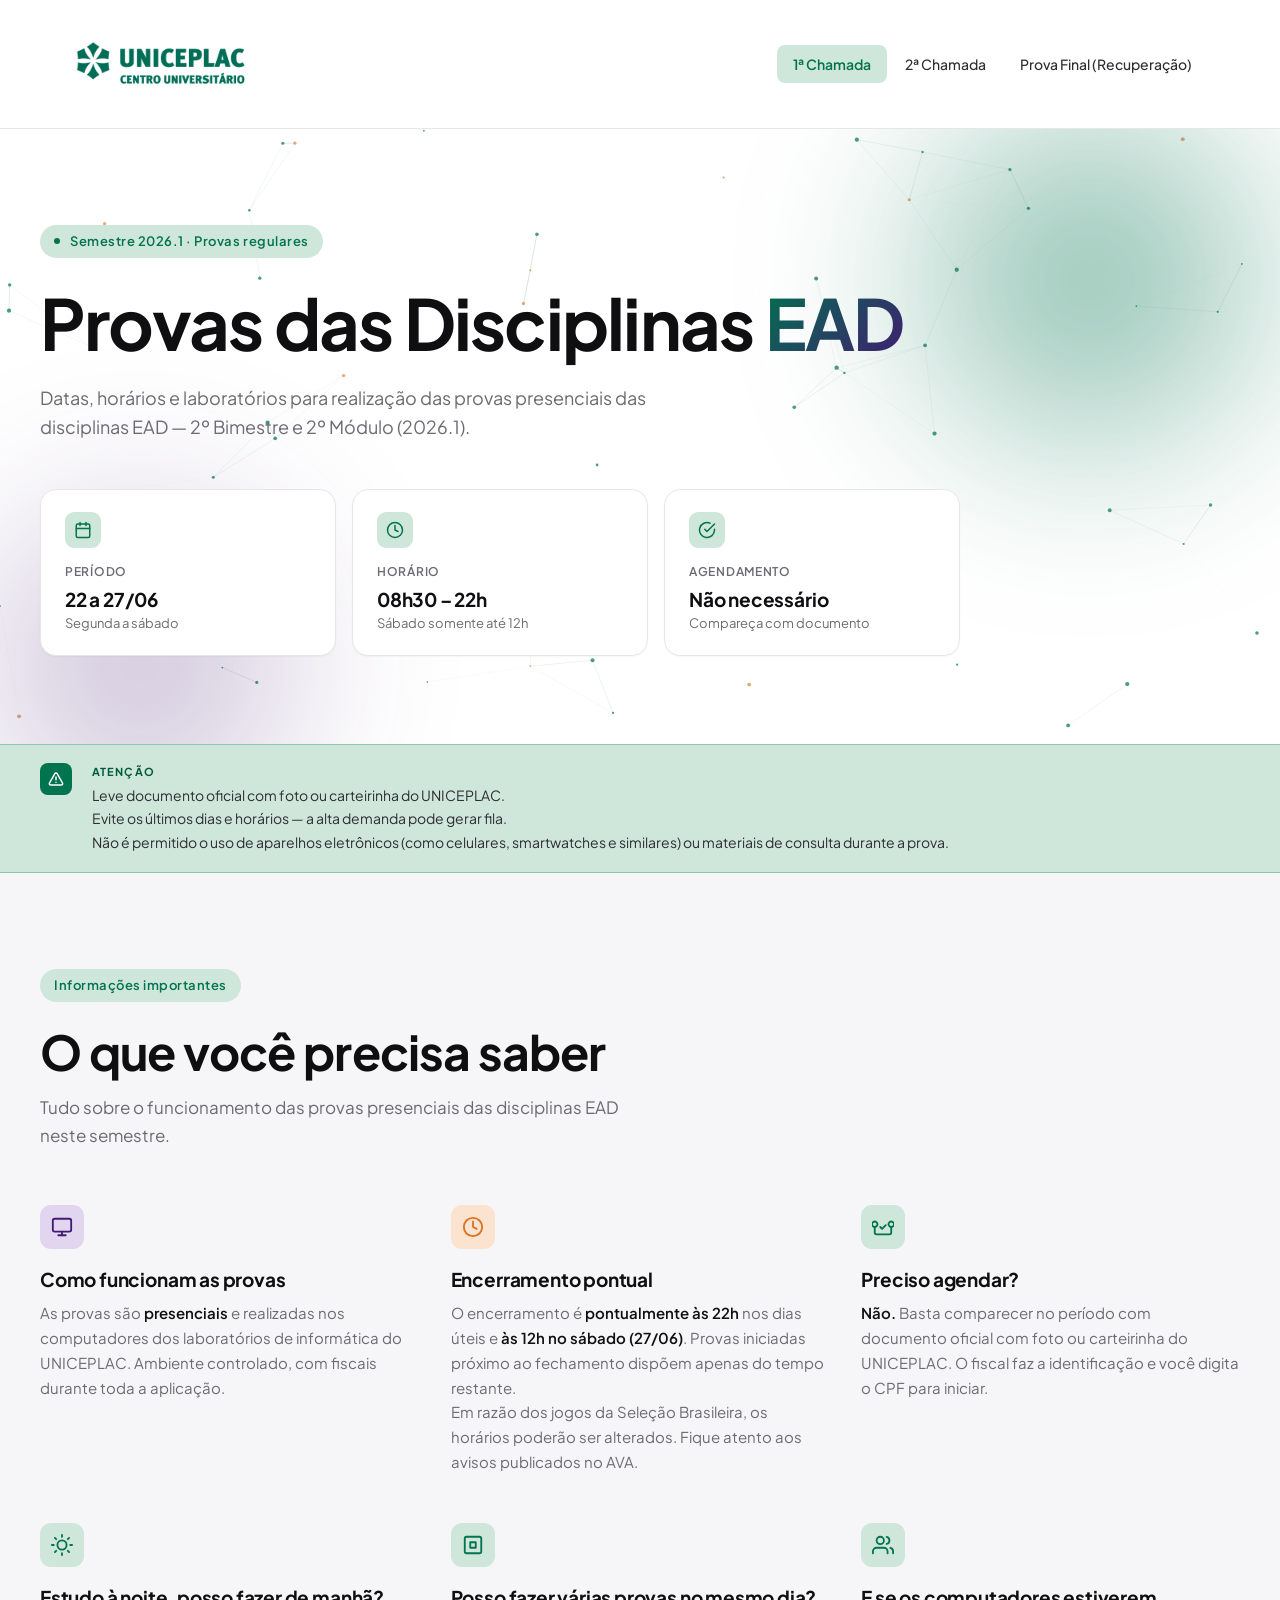
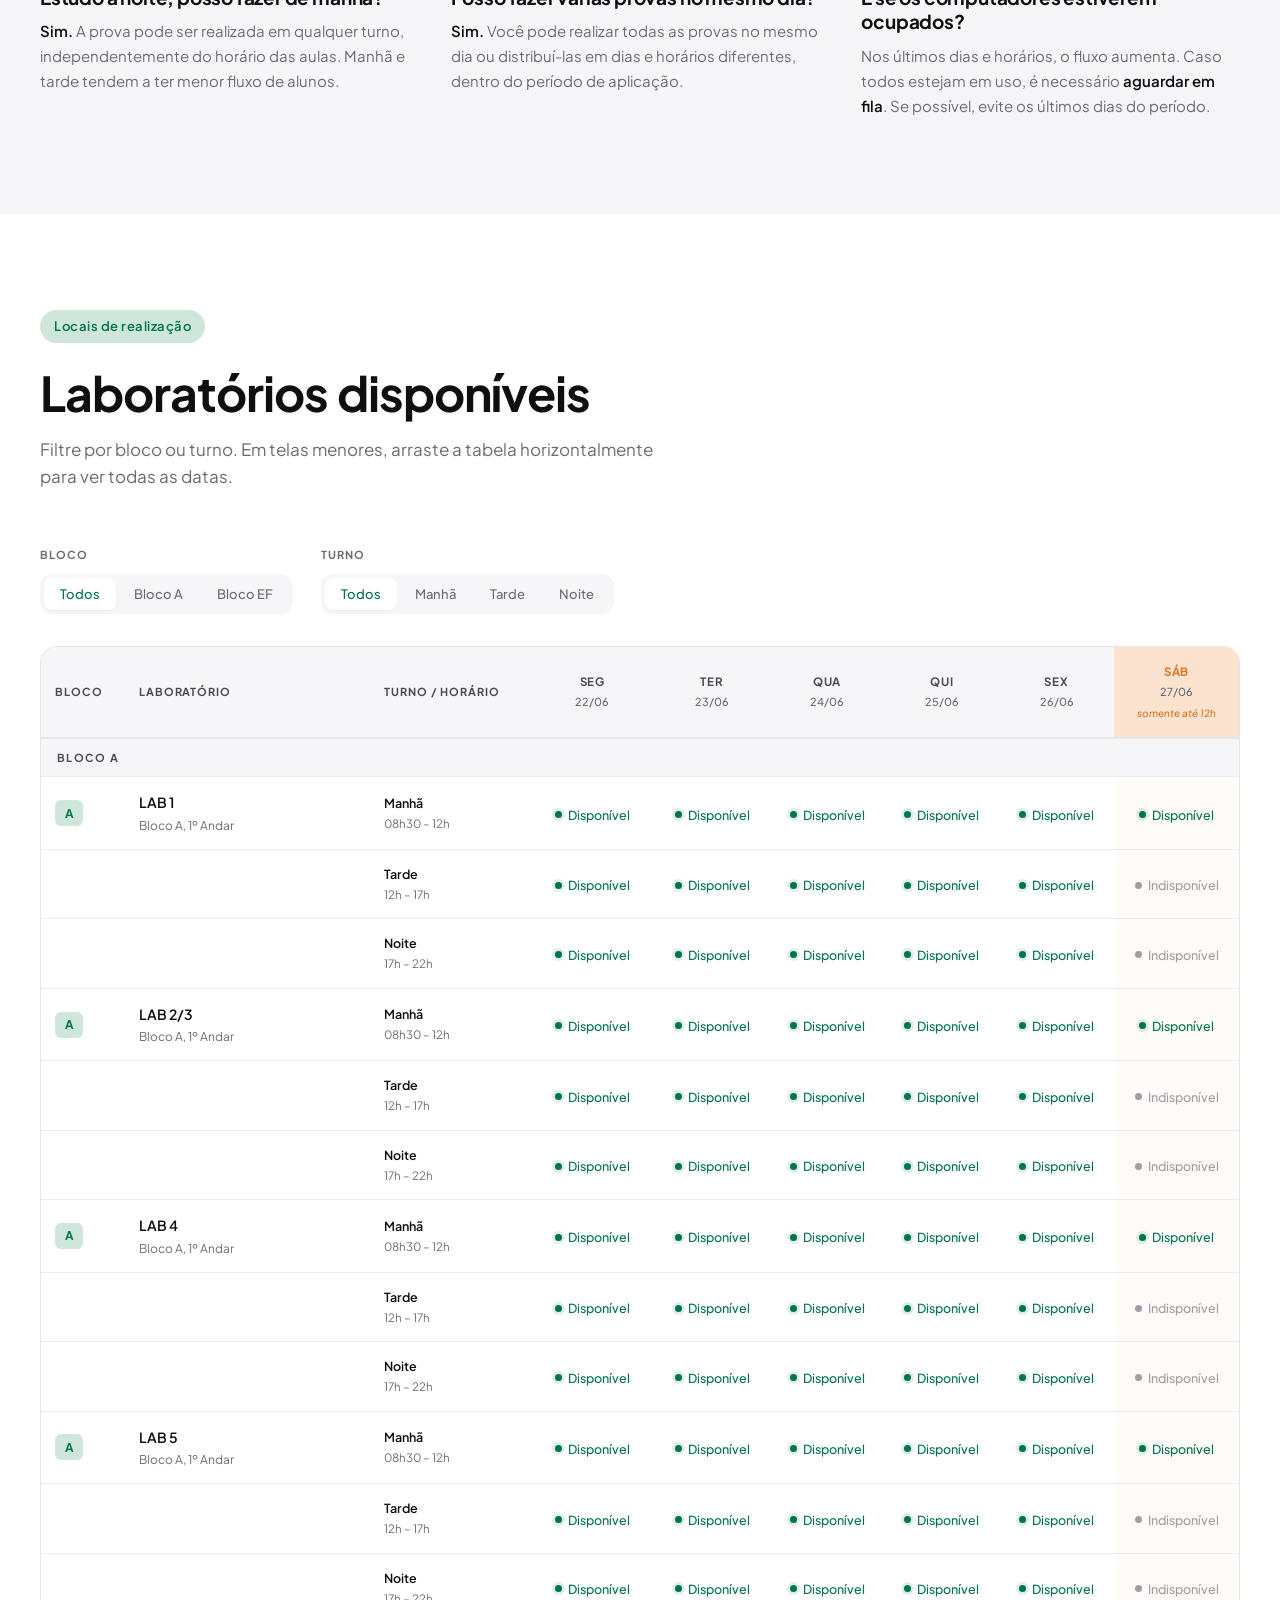
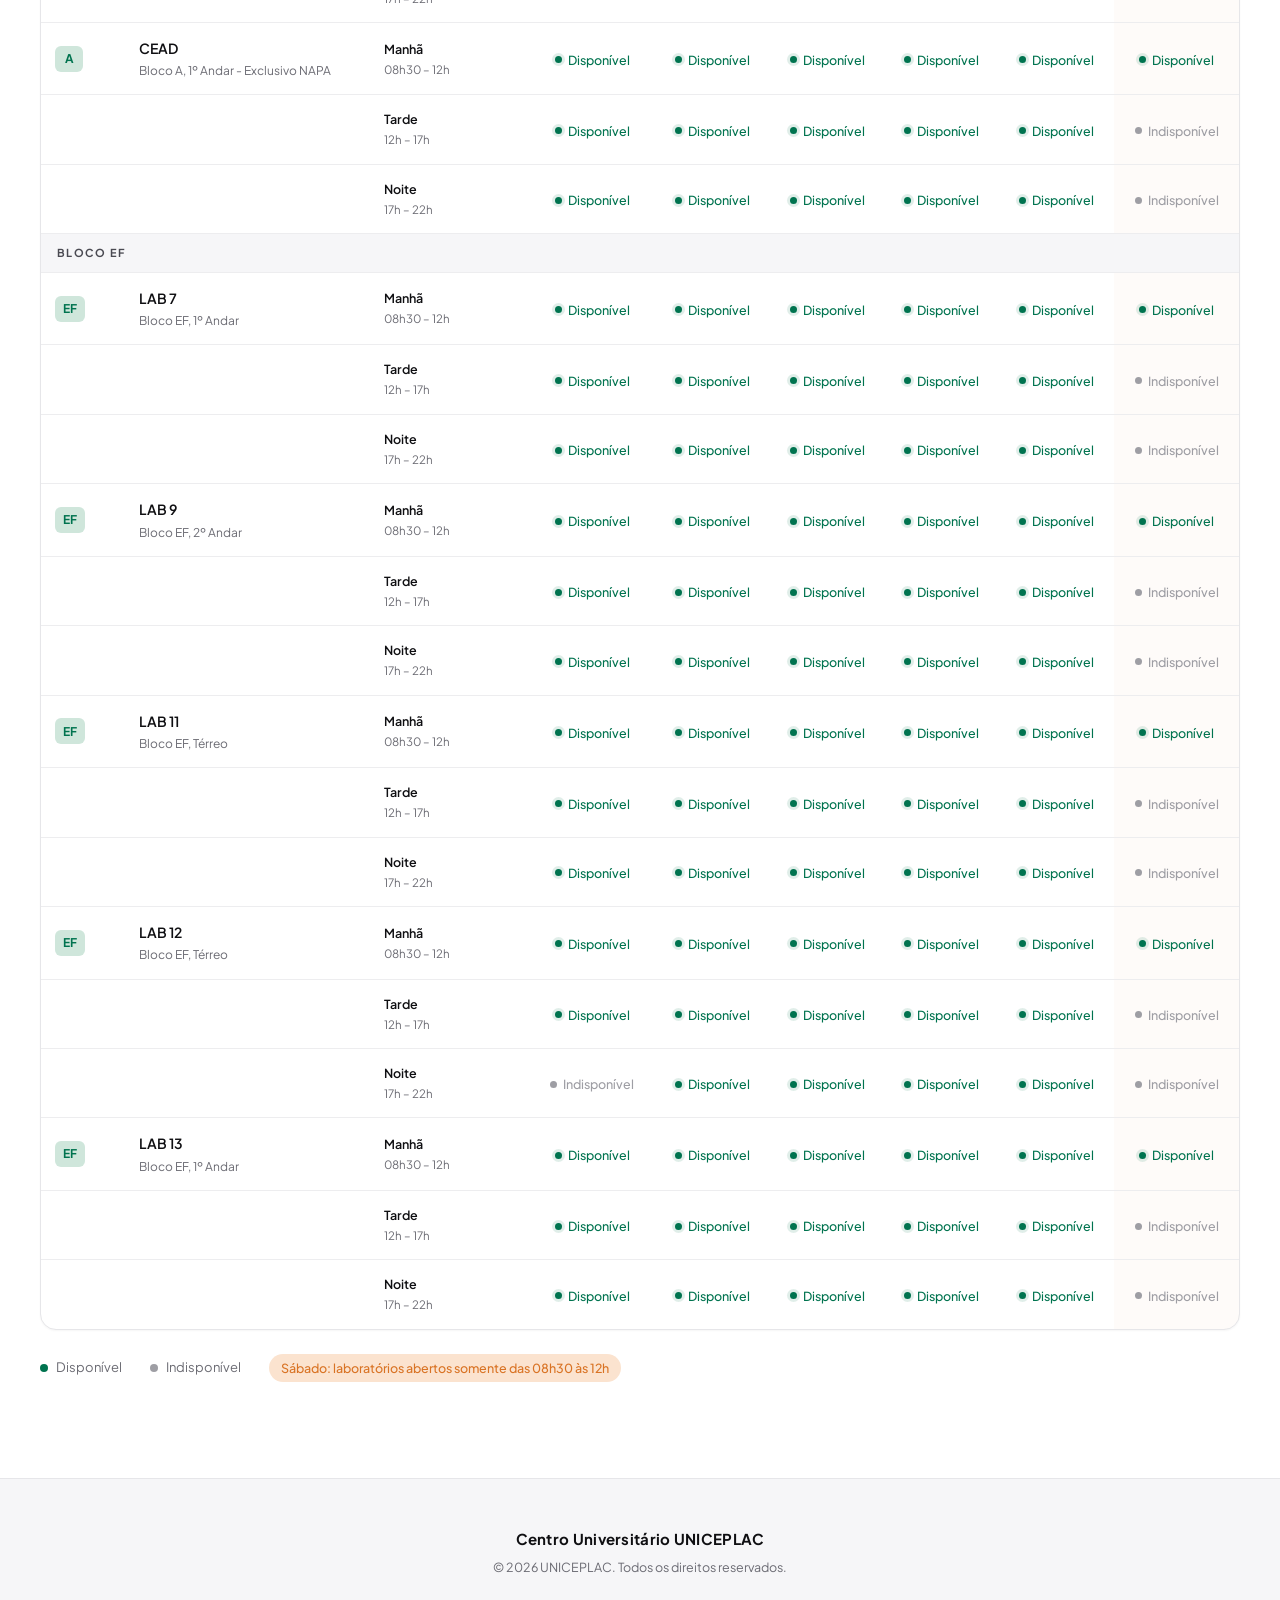
==== index.html @ e5aa77f0 "Add files via upload ." ====
<!DOCTYPE html>
<html lang="pt-BR">
<head>
  <meta charset="UTF-8">
  <meta name="viewport" content="width=device-width, initial-scale=1.0">
  <title>Provas Disciplinas EAD 2026.1 — UNICEPLAC</title>
  <link rel="preconnect" href="https://fonts.googleapis.com">
  <link rel="preconnect" href="https://fonts.gstatic.com" crossorigin>
  <link href="https://fonts.googleapis.com/css2?family=Plus+Jakarta+Sans:wght@400;500;600;700;800&display=swap" rel="stylesheet">
  <link rel="stylesheet" href="style.css">
</head>
<body>

<!-- ── HEADER ── -->
<header>
  <div class="header-inner">
    <button type="button" onclick="window.scrollTo({top: 0, behavior: 'smooth'})" class="logo-link" aria-label="Página inicial">
      <img src="logo.png" alt="UNICEPLAC" class="logo-img">
    </button>
    <nav>
      <a href="index.html" class="ativo">1ª Chamada</a>
      <a href="segunda-chamada.html">2ª Chamada</a>
      <a href="provas-finais.html">Prova Final (Recuperação)</a>
    </nav>
  </div>
</header>

<!-- ── HERO COM ANIMAÇÃO ── -->
<section class="hero">
  <canvas class="hero-canvas" aria-hidden="true"></canvas>
  <div class="hero-gradient" aria-hidden="true"></div>

  <div class="hero-inner">
    <div class="hero-kicker">
      <span class="hero-kicker-dot"></span>
      Semestre 2026.1 · Provas regulares
    </div>
    <h1>Provas das Disciplinas <span class="hero-em">EAD</span></h1>
    <p class="hero-sub">Datas, horários e laboratórios para realização das provas presenciais das disciplinas EAD — 2º Bimestre e 2º Módulo (2026.1).</p>
    <div class="hero-cards">
      <div class="hero-card">
        <div class="hero-card-icon">
          <svg xmlns="http://www.w3.org/2000/svg" viewBox="0 0 24 24" fill="none" stroke="currentColor" stroke-width="2" stroke-linecap="round" stroke-linejoin="round"><rect width="18" height="18" x="3" y="4" rx="2"/><path d="M16 2v4M8 2v4M3 10h18"/></svg>
        </div>
        <div class="hero-card-label">Período</div>
        <div class="hero-card-value">22 a 27/06</div>
        <div class="hero-card-sub">Segunda a sábado</div>
      </div>
      <div class="hero-card">
        <div class="hero-card-icon">
          <svg xmlns="http://www.w3.org/2000/svg" viewBox="0 0 24 24" fill="none" stroke="currentColor" stroke-width="2" stroke-linecap="round" stroke-linejoin="round"><circle cx="12" cy="12" r="10"/><polyline points="12 6 12 12 16 14"/></svg>
        </div>
        <div class="hero-card-label">Horário</div>
        <div class="hero-card-value">08h30 – 22h</div>
        <div class="hero-card-sub">Sábado somente até 12h</div>
      </div>
      <div class="hero-card">
        <div class="hero-card-icon">
          <svg xmlns="http://www.w3.org/2000/svg" viewBox="0 0 24 24" fill="none" stroke="currentColor" stroke-width="2" stroke-linecap="round" stroke-linejoin="round"><path d="M22 11.08V12a10 10 0 1 1-5.93-9.14"/><polyline points="22 4 12 14.01 9 11.01"/></svg>
        </div>
        <div class="hero-card-label">Agendamento</div>
        <div class="hero-card-value">Não necessário</div>
        <div class="hero-card-sub">Compareça com documento</div>
      </div>
    </div>
  </div>
</section>

<!-- ── BARRA DE ATENÇÃO ── -->
<div class="alerta-bar">
  <div class="alerta-inner">
    <div class="alerta-icon">
      <svg xmlns="http://www.w3.org/2000/svg" viewBox="0 0 24 24" fill="none" stroke="currentColor" stroke-width="2.2" stroke-linecap="round" stroke-linejoin="round"><path d="m21.73 18-8-14a2 2 0 0 0-3.48 0l-8 14A2 2 0 0 0 4 21h16a2 2 0 0 0 1.73-3Z"/><line x1="12" x2="12" y1="9" y2="13"/><line x1="12" x2="12.01" y1="17" y2="17"/></svg>
    </div>
    <div class="alerta-conteudo">
      <div class="alerta-label">Atenção</div>
      <ul class="alerta-items">
        <li>Leve documento oficial com foto ou carteirinha do UNICEPLAC.</li>
        <li>Evite os últimos dias e horários — a alta demanda pode gerar fila.</li>
        <li>Não é permitido o uso de aparelhos eletrônicos (como celulares, smartwatches e similares) ou materiais de consulta durante a prova.</li>
      </ul>
    </div>
  </div>
</div>

<!-- ── FAQ ── -->
<section id="faq">
  <div class="section-inner">
    <div class="section-label">Informações importantes</div>
    <h2 class="section-title">O que você precisa saber</h2>
    <p class="section-desc">Tudo sobre o funcionamento das provas presenciais das disciplinas EAD neste semestre.</p>

    <div class="faq-grid">

      <div class="faq-bloco destaque">
        <div class="faq-icon">
          <svg xmlns="http://www.w3.org/2000/svg" viewBox="0 0 24 24" fill="none" stroke="currentColor" stroke-width="2" stroke-linecap="round" stroke-linejoin="round"><rect width="20" height="14" x="2" y="3" rx="2"/><line x1="8" x2="16" y1="21" y2="21"/><line x1="12" x2="12" y1="17" y2="21"/></svg>
        </div>
        <div class="faq-titulo">Como funcionam as provas</div>
        <div class="faq-texto">As provas são <strong>presenciais</strong> e realizadas nos computadores dos laboratórios de informática do UNICEPLAC. Ambiente controlado, com fiscais durante toda a aplicação.</div>
      </div>

      <div class="faq-bloco aviso">
        <div class="faq-icon">
          <svg xmlns="http://www.w3.org/2000/svg" viewBox="0 0 24 24" fill="none" stroke="currentColor" stroke-width="2" stroke-linecap="round" stroke-linejoin="round"><circle cx="12" cy="12" r="10"/><polyline points="12 6 12 12 16 14"/></svg>
        </div>
        <div class="faq-titulo">Encerramento pontual</div>
        <div class="faq-texto">O encerramento é <strong>pontualmente às 22h</strong> nos dias úteis e <strong>às 12h no sábado (27/06)</strong>. Provas iniciadas próximo ao fechamento dispõem apenas do tempo restante.</div>
        <div class="faq-texto">Em razão dos jogos da Seleção Brasileira, os horários poderão ser alterados. Fique atento aos avisos publicados no AVA.</div>
      </div>

      <div class="faq-bloco">
        <div class="faq-icon">
          <svg xmlns="http://www.w3.org/2000/svg" viewBox="0 0 24 24" fill="none" stroke="currentColor" stroke-width="2" stroke-linecap="round" stroke-linejoin="round"><path d="M9 12l2 2 4-4"/><path d="M21 12c-1 0-3-1-3-3s2-3 3-3 3 1 3 3-2 3-3 3"/><path d="M3 12c1 0 3-1 3-3s-2-3-3-3-3 1-3 3 2 3 3 3"/><path d="M3 12v6c0 1.1.9 2 2 2h14a2 2 0 0 0 2-2v-6"/></svg>
        </div>
        <div class="faq-titulo">Preciso agendar?</div>
        <div class="faq-texto"><strong>Não.</strong> Basta comparecer no período com documento oficial com foto ou carteirinha do UNICEPLAC. O fiscal faz a identificação e você digita o CPF para iniciar.</div>
      </div>

      <div class="faq-bloco">
        <div class="faq-icon">
          <svg xmlns="http://www.w3.org/2000/svg" viewBox="0 0 24 24" fill="none" stroke="currentColor" stroke-width="2" stroke-linecap="round" stroke-linejoin="round"><circle cx="12" cy="12" r="5"/><path d="M12 1v2M12 21v2M4.22 4.22l1.42 1.42M18.36 18.36l1.42 1.42M1 12h2M21 12h2M4.22 19.78l1.42-1.42M18.36 5.64l1.42-1.42"/></svg>
        </div>
        <div class="faq-titulo">Estudo à noite, posso fazer de manhã?</div>
        <div class="faq-texto"><strong>Sim.</strong> A prova pode ser realizada em qualquer turno, independentemente do horário das aulas. Manhã e tarde tendem a ter menor fluxo de alunos.</div>
      </div>

      <div class="faq-bloco">
        <div class="faq-icon">
          <svg xmlns="http://www.w3.org/2000/svg" viewBox="0 0 24 24" fill="none" stroke="currentColor" stroke-width="2" stroke-linecap="round" stroke-linejoin="round"><rect width="18" height="18" x="3" y="3" rx="2"/><path d="M9 9h6v6H9z"/></svg>
        </div>
        <div class="faq-titulo">Posso fazer várias provas no mesmo dia?</div>
        <div class="faq-texto"><strong>Sim.</strong> Você pode realizar todas as provas no mesmo dia ou distribuí-las em dias e horários diferentes, dentro do período de aplicação.</div>
      </div>

      <div class="faq-bloco">
        <div class="faq-icon">
          <svg xmlns="http://www.w3.org/2000/svg" viewBox="0 0 24 24" fill="none" stroke="currentColor" stroke-width="2" stroke-linecap="round" stroke-linejoin="round"><path d="M17 21v-2a4 4 0 0 0-4-4H5a4 4 0 0 0-4 4v2"/><circle cx="9" cy="7" r="4"/><path d="M23 21v-2a4 4 0 0 0-3-3.87"/><path d="M16 3.13a4 4 0 0 1 0 7.75"/></svg>
        </div>
        <div class="faq-titulo">E se os computadores estiverem ocupados?</div>
        <div class="faq-texto">Nos últimos dias e horários, o fluxo aumenta. Caso todos estejam em uso, é necessário <strong>aguardar em fila</strong>. Se possível, evite os últimos dias do período.</div>
      </div>

    </div>
  </div>
</section>

<!-- ── LABORATÓRIOS ── -->
<section id="labs">
  <div class="section-inner">
    <div class="section-label">Locais de realização</div>
    <h2 class="section-title">Laboratórios disponíveis</h2>
    <p class="section-desc">Filtre por bloco ou turno. Em telas menores, arraste a tabela horizontalmente para ver todas as datas.</p>

    <div class="labs-controls">
      <div class="filter-group">
        <label>Bloco</label>
        <div class="botoes">
          <button class="filter-btn ativo" onclick="filtrar('todos', this)">Todos</button>
          <button class="filter-btn" onclick="filtrar('A', this)">Bloco A</button>
          <button class="filter-btn" onclick="filtrar('EF', this)">Bloco EF</button>
        </div>
      </div>
      <div class="filter-group">
        <label>Turno</label>
        <div class="botoes">
          <button class="turno-btn ativo" onclick="filtrarTurno('todos', this)">Todos</button>
          <button class="turno-btn" onclick="filtrarTurno('Manhã', this)">Manhã</button>
          <button class="turno-btn" onclick="filtrarTurno('Tarde', this)">Tarde</button>
          <button class="turno-btn" onclick="filtrarTurno('Noite', this)">Noite</button>
        </div>
      </div>
    </div>

    <div class="table-wrap">
      <table>
        <caption class="sr-only">Disponibilidade dos laboratórios por bloco, turno e dia, de 22 a 27 de junho de 2026</caption>
        <thead>
          <tr>
            <th scope="col">Bloco</th>
            <th scope="col">Laboratório</th>
            <th scope="col">Turno / Horário</th>
            <th scope="col"><span class="th-dia">Seg</span><span class="th-data">22/06</span></th>
            <th scope="col"><span class="th-dia">Ter</span><span class="th-data">23/06</span></th>
            <th scope="col"><span class="th-dia">Qua</span><span class="th-data">24/06</span></th>
            <th scope="col"><span class="th-dia">Qui</span><span class="th-data">25/06</span></th>
            <th scope="col"><span class="th-dia">Sex</span><span class="th-data">26/06</span></th>
            <th scope="col" class="col-sabado">
              <span class="th-dia">Sáb</span>
              <span class="th-data">27/06</span>
              <span class="th-nota">somente até 12h</span>
            </th>
          </tr>
        </thead>
        <tbody id="tbody-labs"></tbody>
      </table>
    </div>

    <div class="legenda">
      <div class="legenda-item">
        <div class="legenda-dot" style="background:var(--verde);"></div> Disponível
      </div>
      <div class="legenda-item">
        <div class="legenda-dot" style="background:var(--neutro-40);"></div> Indisponível
      </div>
      <div class="legenda-sabado">
        Sábado: laboratórios abertos somente das 08h30 às 12h
      </div>
    </div>
  </div>
</section>

<!-- ── FOOTER ── -->
<footer>
  <div class="footer-inner">
    <div class="footer-instituicao">Centro Universitário UNICEPLAC</div>
    <div class="footer-meta">© 2026 UNICEPLAC. Todos os direitos reservados.</div>
  </div>
</footer>

<script src="hero-animation.js"></script>
<script src="script.js"></script>
<script src="config-etapas.js"></script>
<script src="etapas.js"></script>
<script src="config-aviso.js"></script>
<script src="aviso.js"></script>
</body>
</html>
---- style.css ----
/* ─────────────────────────────────────────────
   UNICEPLAC — Provas EAD
   Estética: Hostinger claro + paleta institucional
   ───────────────────────────────────────────── */

*, *::before, *::after { box-sizing: border-box; margin: 0; padding: 0; }

:root {
  /* Paleta oficial UNICEPLAC */
  --verde:        #00734F;   /* Pantone 328 U */
  --verde-tinta:  #005a3e;   /* hover */
  --verde-claro:  #b4d2c2;   /* Pantone 565 U */
  --verde-suave:  #cfe6db;   /* fundo verde mais vivo */

  --laranja:      #d97324;   /* mais saturado que o original */
  --laranja-tinta:#bd5f17;
  --laranja-suave:#fbe3cf;

  --roxo:         #421b71;   /* Pantone Medium Purple U */
  --roxo-tinta:   #341259;
  --roxo-suave:   #e2d5f0;   /* fundo roxo mais vivo */

  --coral:        #cf5340;   /* vermelho lavado — recuperação */
  --coral-tinta:  #b23f2e;
  --coral-suave:  #f7ddd7;

  /* ── VARIÁVEIS DE TEMA (padrão: verde) ── */
  --tema:         var(--verde);
  --tema-tinta:   var(--verde-tinta);
  --tema-suave:   var(--verde-suave);
  --tema-grad-a:  var(--verde);
  --tema-grad-b:  var(--roxo);

  /* Neutros — escala completa */
  --tinta:        #0f0f12;   /* texto principal — quase preto */
  --grafite:      #2d2d33;
  --neutro-70:    #4a4a52;
  --neutro-60:    #6b6b73;
  --neutro-40:    #9e9ea4;
  --neutro-20:    #d8d8dc;
  --neutro-15:    #e6e6e9;
  --neutro-10:    #ededef;
  --neutro-05:    #f6f6f8;
  --branco:       #ffffff;

  /* Sombras sutis */
  --sombra-sm:    0 1px 2px rgba(15, 15, 18, 0.04);
  --sombra-md:    0 4px 16px rgba(15, 15, 18, 0.06);
}

/* ── TEMAS POR PÁGINA ── */
body.tema-laranja {
  --tema:        var(--laranja);
  --tema-tinta:  var(--laranja-tinta);
  --tema-suave:  var(--laranja-suave);
  --tema-grad-a: var(--laranja);
  --tema-grad-b: #e89a4f;
}

body.tema-coral {
  --tema:        var(--coral);
  --tema-tinta:  var(--coral-tinta);
  --tema-suave:  var(--coral-suave);
  --tema-grad-a: var(--coral);
  --tema-grad-b: var(--roxo);
}

html { scroll-behavior: smooth; }

body {
  font-family: 'Plus Jakarta Sans', -apple-system, BlinkMacSystemFont, sans-serif;
  color: var(--tinta);
  background: var(--branco);
  font-size: 16px;
  line-height: 1.6;
  font-weight: 400;
  -webkit-font-smoothing: antialiased;
  -moz-osx-font-smoothing: grayscale;
  text-rendering: optimizeLegibility;
}

/* Conteúdo apenas pra leitores de tela */
.sr-only {
  position: absolute;
  width: 1px; height: 1px;
  padding: 0; margin: -1px;
  overflow: hidden;
  clip: rect(0, 0, 0, 0);
  white-space: nowrap;
  border: 0;
}

/* ─────────────────────────────────────────────
   HEADER
   ───────────────────────────────────────────── */
header {
  background: rgba(255, 255, 255, 0.85);
  backdrop-filter: blur(12px);
  -webkit-backdrop-filter: blur(12px);
  border-bottom: 1px solid var(--neutro-15);
  position: sticky;
  top: 0;
  z-index: 100;
}

.header-inner {
  max-width: 1200px;
  margin: 0 auto;
  padding: 14px 32px;
  display: flex;
  align-items: center;
  justify-content: space-between;
  gap: 24px;
}

.logo-link {
  display: inline-flex;
  align-items: center;
  cursor: pointer;
  text-decoration: none;
  background: transparent;
  border: 0;
  padding: 0;
  font-family: inherit;
}

/* Logo branca tingida em verde UNICEPLAC via filter */
.logo-img {
  height: 100px;
  width: auto;
  display: block;
  filter: brightness(0) saturate(100%)
          invert(28%) sepia(85%) saturate(680%)
          hue-rotate(125deg) brightness(94%) contrast(101%);
  transition: opacity 0.15s ease;
}

.logo-link:hover .logo-img { opacity: 0.75; }

nav {
  display: flex;
  gap: 2px;
  align-items: center;
}

nav a {
  color: var(--grafite);
  text-decoration: none;
  font-size: 14px;
  font-weight: 500;
  padding: 8px 16px;
  border-radius: 8px;
  transition: all 0.15s ease;
}

nav a:hover {
  color: var(--tema);
  background: var(--tema-suave);
}

nav a.ativo {
  color: var(--tema);
  background: var(--tema-suave);
  font-weight: 600;
}

/* ─────────────────────────────────────────────
   HERO
   ───────────────────────────────────────────── */
.hero {
  position: relative;
  padding: 96px 32px 88px;
  overflow: hidden;
  background: var(--branco);
}

/* Canvas da animação fica atrás do conteúdo */
.hero-canvas {
  position: absolute;
  inset: 0;
  width: 100%;
  height: 100%;
  pointer-events: none;
  z-index: 0;
}

/* Gradient blob colorido (estilo Invofy, paleta UNICEPLAC) */
.hero-gradient {
  position: absolute;
  inset: 0;
  z-index: 0;
  pointer-events: none;
  overflow: hidden;
}

.hero-gradient::before,
.hero-gradient::after {
  content: '';
  position: absolute;
  border-radius: 50%;
  filter: blur(80px);
  opacity: 0.55;
  will-change: transform;
}

.hero-gradient::before {
  width: 540px;
  height: 540px;
  background: radial-gradient(circle, var(--tema-grad-a) 0%, transparent 65%);
  top: -120px;
  right: -80px;
  animation: drift-1 22s ease-in-out infinite;
}

.hero-gradient::after {
  width: 480px;
  height: 480px;
  background: radial-gradient(circle, var(--tema-grad-b) 0%, transparent 65%);
  bottom: -160px;
  left: -100px;
  animation: drift-2 28s ease-in-out infinite;
  opacity: 0.35;
}

@keyframes drift-1 {
  0%, 100% { transform: translate(0, 0) scale(1); }
  33%      { transform: translate(-40px, 30px) scale(1.05); }
  66%      { transform: translate(20px, -20px) scale(0.95); }
}

@keyframes drift-2 {
  0%, 100% { transform: translate(0, 0) scale(1); }
  50%      { transform: translate(60px, -40px) scale(1.08); }
}

/* Pra heros mais sutis (páginas internas) */
.hero.hero-sutil {
  padding: 72px 32px 64px;
}

.hero.hero-sutil .hero-gradient::before { opacity: 0.3; width: 400px; height: 400px; }
.hero.hero-sutil .hero-gradient::after { opacity: 0.2; }

.hero-inner {
  position: relative;
  z-index: 2;
  max-width: 1200px;
  margin: 0 auto;
}

/* Kicker — texto pequeno acima do título */
.hero-kicker {
  display: inline-flex;
  align-items: center;
  gap: 10px;
  font-size: 13px;
  font-weight: 600;
  letter-spacing: 0.04em;
  color: var(--tema);
  background: var(--tema-suave);
  padding: 6px 14px;
  border-radius: 100px;
  margin-bottom: 28px;
}

.hero-kicker-dot {
  width: 6px; height: 6px;
  border-radius: 50%;
  background: var(--tema);
  animation: pulse 2.4s ease-in-out infinite;
}

@keyframes pulse {
  0%, 100% { opacity: 1; transform: scale(1); }
  50%      { opacity: 0.5; transform: scale(0.8); }
}

.hero h1 {
  font-size: clamp(40px, 5.5vw, 72px);
  font-weight: 700;
  line-height: 1.05;
  letter-spacing: -0.025em;
  color: var(--tinta);
  margin-bottom: 24px;
  max-width: 920px;
}

.hero h1 .hero-em {
  background: linear-gradient(135deg, var(--tema-grad-a) 0%, var(--tema-grad-b) 100%);
  -webkit-background-clip: text;
  -webkit-text-fill-color: transparent;
  background-clip: text;
  font-style: normal;
}

.hero-sub {
  font-size: 18px;
  color: var(--neutro-60);
  max-width: 620px;
  margin-bottom: 48px;
  line-height: 1.6;
  font-weight: 400;
}

/* Cards de info rápida (hero) — estilo Hostinger */
.hero-cards {
  display: grid;
  grid-template-columns: repeat(auto-fit, minmax(220px, 1fr));
  gap: 16px;
  max-width: 920px;
}

.hero-card {
  background: var(--branco);
  border: 1px solid var(--neutro-15);
  border-radius: 16px;
  padding: 22px 24px;
  box-shadow: var(--sombra-sm);
  transition: all 0.2s ease;
}

.hero-card:hover {
  border-color: var(--tema);
  box-shadow: var(--sombra-md);
  transform: translateY(-2px);
}

.hero-card-icon {
  display: inline-flex;
  align-items: center;
  justify-content: center;
  width: 36px;
  height: 36px;
  border-radius: 9px;
  background: var(--tema-suave);
  color: var(--tema);
  margin-bottom: 14px;
}

.hero-card-icon svg { width: 18px; height: 18px; }

.hero-card-label {
  font-size: 12px;
  text-transform: uppercase;
  letter-spacing: 0.06em;
  color: var(--neutro-60);
  margin-bottom: 6px;
  font-weight: 600;
}

.hero-card-value {
  font-size: 19px;
  font-weight: 700;
  line-height: 1.2;
  color: var(--tinta);
  letter-spacing: -0.01em;
}

.hero-card-sub {
  font-size: 13px;
  color: var(--neutro-60);
  margin-top: 4px;
  line-height: 1.45;
}

/* ─────────────────────────────────────────────
   BARRA DE ATENÇÃO
   ───────────────────────────────────────────── */
.alerta-bar {
  background: var(--tema-suave);
  border-top: 1px solid color-mix(in srgb, var(--tema) 30%, transparent);
  border-bottom: 1px solid color-mix(in srgb, var(--tema) 30%, transparent);
  padding: 18px 32px;
  position: relative;
  z-index: 2;
}

.alerta-inner {
  max-width: 1200px;
  margin: 0 auto;
  display: flex;
  align-items: flex-start;
  gap: 20px;
}

.alerta-icon {
  flex-shrink: 0;
  width: 32px;
  height: 32px;
  border-radius: 8px;
  background: var(--tema);
  color: var(--branco);
  display: inline-flex;
  align-items: center;
  justify-content: center;
}

.alerta-icon svg { width: 16px; height: 16px; }

.alerta-conteudo {
  flex: 1;
}

.alerta-label {
  font-size: 11px;
  font-weight: 700;
  letter-spacing: 0.1em;
  text-transform: uppercase;
  color: var(--tema-tinta);
  margin-bottom: 4px;
}

.alerta-items {
  list-style: none;
  display: flex;
  flex-direction: column;
  gap: 2px;
  font-size: 14px;
  color: var(--grafite);
  line-height: 1.55;
}

.alerta-items strong { color: var(--tinta); font-weight: 600; }

/* ─────────────────────────────────────────────
   SEÇÕES GERAIS
   ───────────────────────────────────────────── */
section { padding: 96px 32px; }
.section-inner { max-width: 1200px; margin: 0 auto; }

.section-label {
  display: inline-flex;
  align-items: center;
  gap: 10px;
  font-size: 13px;
  font-weight: 600;
  letter-spacing: 0.04em;
  color: var(--tema);
  background: var(--tema-suave);
  padding: 6px 14px;
  border-radius: 100px;
  margin-bottom: 24px;
}

.section-title {
  font-size: clamp(32px, 4vw, 48px);
  font-weight: 700;
  line-height: 1.1;
  letter-spacing: -0.02em;
  color: var(--tinta);
  margin-bottom: 16px;
  max-width: 720px;
}

.section-desc {
  color: var(--neutro-60);
  font-size: 17px;
  max-width: 620px;
  margin-bottom: 56px;
  line-height: 1.6;
}

/* ─────────────────────────────────────────────
   FAQ — grid Hostinger (ícone + título + texto)
   ───────────────────────────────────────────── */
#faq { background: var(--neutro-05); }

.faq-grid {
  display: grid;
  grid-template-columns: repeat(auto-fit, minmax(300px, 1fr));
  gap: 48px 32px;
}

.faq-bloco {
  display: flex;
  flex-direction: column;
}

.faq-icon {
  display: inline-flex;
  align-items: center;
  justify-content: center;
  width: 44px;
  height: 44px;
  border-radius: 11px;
  background: var(--tema-suave);
  color: var(--tema);
  margin-bottom: 18px;
}

.faq-icon svg { width: 22px; height: 22px; }

.faq-bloco.aviso .faq-icon {
  background: var(--laranja-suave);
  color: var(--laranja);
}

.faq-bloco.destaque .faq-icon {
  background: var(--roxo-suave);
  color: var(--roxo);
}

.faq-titulo {
  font-size: 19px;
  font-weight: 700;
  letter-spacing: -0.01em;
  color: var(--tinta);
  margin-bottom: 10px;
  line-height: 1.3;
}

.faq-texto {
  font-size: 15px;
  color: var(--neutro-60);
  line-height: 1.65;
}

.faq-texto strong { color: var(--tinta); font-weight: 600; }

/* ─────────────────────────────────────────────
   LABORATÓRIOS — tabela
   ───────────────────────────────────────────── */
#labs { background: var(--branco); }

.labs-controls {
  display: flex;
  flex-wrap: wrap;
  gap: 28px;
  margin-bottom: 32px;
  align-items: flex-end;
}

.labs-controls label {
  display: block;
  font-size: 11px;
  font-weight: 700;
  color: var(--neutro-60);
  text-transform: uppercase;
  letter-spacing: 0.1em;
  margin-bottom: 10px;
}

.filter-group { display: flex; flex-direction: column; }
.filter-group .botoes {
  display: inline-flex;
  background: var(--neutro-05);
  padding: 4px;
  border-radius: 12px;
  gap: 2px;
}

.filter-btn,
.turno-btn {
  padding: 8px 16px;
  border: 0;
  background: transparent;
  font-size: 13px;
  font-weight: 500;
  cursor: pointer;
  font-family: inherit;
  color: var(--neutro-60);
  border-radius: 8px;
  transition: all 0.15s ease;
}

.filter-btn:hover,
.turno-btn:hover {
  color: var(--tinta);
}

.filter-btn.ativo,
.turno-btn.ativo {
  background: var(--branco);
  color: var(--tema);
  box-shadow: var(--sombra-sm);
}

.table-wrap {
  overflow-x: auto;
  border: 1px solid var(--neutro-15);
  border-radius: 16px;
  background: var(--branco);
  box-shadow: var(--sombra-sm);
}

table {
  width: 100%;
  border-collapse: collapse;
  min-width: 760px;
  font-size: 13.5px;
}

thead tr {
  background: var(--neutro-05);
  border-bottom: 1px solid var(--neutro-15);
}

thead th {
  padding: 16px 14px;
  text-align: center;
  font-weight: 700;
  font-size: 11px;
  letter-spacing: 0.08em;
  text-transform: uppercase;
  white-space: nowrap;
  color: var(--neutro-70);
}

thead th:first-child,
thead th:nth-child(2),
thead th:nth-child(3) { text-align: left; }

thead th.col-sabado {
  background: var(--laranja-suave);
  color: var(--laranja);
}

.th-dia { display: block; font-size: 11.5px; }
.th-data { font-size: 11px; color: var(--neutro-60); display: block; margin-top: 2px; font-weight: 500; text-transform: none; letter-spacing: 0; }
.th-nota { font-size: 10px; color: var(--laranja); display: block; margin-top: 4px; font-style: italic; letter-spacing: 0; text-transform: none; font-weight: 500; }

tbody tr { transition: background 0.1s; }
tbody tr:hover { background: var(--neutro-05); }

tbody tr.bloco-header td {
  background: var(--neutro-05);
  color: var(--neutro-70);
  font-weight: 700;
  font-size: 11px;
  letter-spacing: 0.12em;
  text-transform: uppercase;
  padding: 10px 16px;
  border-top: 1px solid var(--neutro-15);
}

tbody td {
  padding: 14px 14px;
  border-bottom: 1px solid var(--neutro-10);
  vertical-align: middle;
  color: var(--tinta);
}

tbody tr:last-child td { border-bottom: 0; }
tbody td.col-sabado { background: rgba(214, 135, 73, 0.03); }
tbody tr:hover td.col-sabado { background: rgba(214, 135, 73, 0.07); }

.badge-bloco {
  display: inline-flex;
  align-items: center;
  justify-content: center;
  min-width: 28px;
  height: 26px;
  padding: 0 8px;
  font-weight: 700;
  font-size: 12px;
  color: var(--tema);
  background: var(--tema-suave);
  border-radius: 6px;
}

.lab-nome { font-weight: 600; font-size: 14px; color: var(--tinta); display: block; }
.lab-local { font-size: 12px; color: var(--neutro-60); margin-top: 2px; display: block; }

.turno-tag {
  font-size: 12.5px;
  font-weight: 600;
  color: var(--tinta);
  display: block;
}
.turno-horario { font-size: 11.5px; color: var(--neutro-60); display: block; margin-top: 2px; }

.status-cell { text-align: center; }

.dot {
  display: inline-flex;
  align-items: center;
  gap: 6px;
  font-size: 12.5px;
  font-weight: 500;
  color: var(--neutro-70);
  white-space: nowrap;
}

.dot::before {
  content: '';
  width: 7px; height: 7px;
  border-radius: 50%;
  flex-shrink: 0;
}

.disp { color: var(--verde); }
.disp::before { background: var(--verde); box-shadow: 0 0 0 3px rgba(0, 115, 79, 0.12); }

.indisp { color: var(--neutro-40); }
.indisp::before { background: var(--neutro-40); }

.legenda {
  display: flex;
  flex-wrap: wrap;
  gap: 14px 28px;
  margin-top: 24px;
  font-size: 13px;
  color: var(--neutro-60);
  align-items: center;
}

.legenda-item { display: flex; align-items: center; gap: 8px; }

.legenda-dot {
  width: 8px; height: 8px;
  border-radius: 50%;
  flex-shrink: 0;
}

.legenda-sabado {
  font-size: 12.5px;
  color: var(--laranja);
  font-weight: 500;
  padding: 4px 12px;
  background: var(--laranja-suave);
  border-radius: 100px;
}

/* ─────────────────────────────────────────────
   CONTEÚDO DAS PÁGINAS DE PROVA
   ───────────────────────────────────────────── */
.conteudo-prova { background: var(--branco); }

.conteudo-prova .section-inner { max-width: 920px; }

.voltar-link {
  display: inline-flex;
  align-items: center;
  gap: 6px;
  font-size: 13.5px;
  font-weight: 500;
  color: var(--neutro-60);
  text-decoration: none;
  margin-bottom: 32px;
  padding: 6px 12px;
  border-radius: 8px;
  transition: all 0.15s;
}

.voltar-link:hover {
  color: var(--tema);
  background: var(--tema-suave);
}

/* Blocos de info — estilo Hostinger: ícone + título + texto */
.bloco-info {
  padding: 36px 0;
  border-bottom: 1px solid var(--neutro-15);
  display: grid;
  grid-template-columns: 56px 1fr;
  gap: 28px;
}

.bloco-info:last-of-type { border-bottom: 0; }

.bloco-info .bloco-icon {
  display: inline-flex;
  align-items: center;
  justify-content: center;
  width: 44px;
  height: 44px;
  border-radius: 11px;
  background: var(--tema-suave);
  color: var(--tema);
  flex-shrink: 0;
}

.bloco-info .bloco-icon svg { width: 22px; height: 22px; }

.bloco-info.aviso .bloco-icon {
  background: var(--laranja-suave);
  color: var(--laranja);
}

.bloco-info.destaque {
  background: linear-gradient(135deg, var(--tema-suave) 0%, var(--roxo-suave) 100%);
  padding: 36px 32px;
  border-radius: 16px;
  border-bottom: 0;
  margin: 16px 0;
}

.bloco-info.destaque .bloco-icon {
  background: var(--roxo-suave);
  color: var(--roxo);
}

.bloco-info h3 {
  font-size: 22px;
  font-weight: 700;
  letter-spacing: -0.015em;
  color: var(--tinta);
  margin-bottom: 12px;
  line-height: 1.3;
}

.bloco-info .bloco-conteudo > *:last-child { margin-bottom: 0; }

.bloco-info p {
  font-size: 15.5px;
  color: var(--neutro-70);
  line-height: 1.7;
  margin-bottom: 12px;
}

.bloco-info strong { color: var(--tinta); font-weight: 600; }

.bloco-info ul {
  margin: 12px 0 16px;
  padding-left: 0;
  list-style: none;
  display: flex;
  flex-direction: column;
  gap: 8px;
}

.bloco-info li {
  font-size: 15.5px;
  color: var(--neutro-70);
  line-height: 1.65;
  position: relative;
  padding-left: 22px;
}

.bloco-info li::before {
  content: '';
  position: absolute;
  left: 0;
  top: 0.55em;
  width: 6px;
  height: 6px;
  border-radius: 50%;
  background: var(--tema);
}

.bloco-info.aviso li::before { background: var(--laranja); }
.bloco-info.destaque li::before { background: var(--roxo); }

.bloco-info li strong { color: var(--tinta); font-weight: 600; }

/* Fórmula */
.formula {
  font-size: 16px;
  font-weight: 600;
  color: var(--tema);
  background: var(--branco);
  border: 1px solid var(--tema);
  border-radius: 12px;
  padding: 16px 20px;
  margin: 16px 0;
  text-align: center;
  line-height: 1.6;
}

.formula.roxo { color: var(--roxo); border-color: rgba(66, 27, 113, 0.25); }

/* Exemplo de cálculo */
.exemplo-calc {
  font-size: 14.5px;
  color: var(--neutro-70);
  padding: 14px 18px;
  margin-top: 12px;
  background: var(--neutro-05);
  border-radius: 10px;
  line-height: 1.6;
}

.exemplo-calc strong { color: var(--tinta); font-weight: 600; }

/* Aviso de prazo */
.aviso-prazo {
  display: flex;
  gap: 14px;
  align-items: flex-start;
  background: var(--laranja-suave);
  border-radius: 12px;
  padding: 16px 20px;
  margin: 16px 0;
}

.aviso-prazo-icon {
  flex-shrink: 0;
  width: 28px;
  height: 28px;
  border-radius: 8px;
  background: var(--laranja);
  color: var(--branco);
  display: inline-flex;
  align-items: center;
  justify-content: center;
}

.aviso-prazo-icon svg { width: 14px; height: 14px; }

.aviso-prazo p {
  font-size: 14.5px;
  color: var(--neutro-70);
  line-height: 1.6;
  margin: 0;
}

.aviso-prazo strong { color: var(--laranja); font-weight: 600; }

/* Placeholder pra GIF */
.gif-placeholder {
  margin-top: 18px;
  border: 1.5px dashed var(--neutro-20);
  border-radius: 16px;
  background: var(--neutro-05);
  min-height: 240px;
  display: flex;
  flex-direction: column;
  align-items: center;
  justify-content: center;
  gap: 10px;
  text-align: center;
  padding: 36px;
  color: var(--neutro-60);
}

.gif-icon {
  width: 40px;
  height: 40px;
  border-radius: 10px;
  background: var(--branco);
  display: inline-flex;
  align-items: center;
  justify-content: center;
  color: var(--tema);
}

.gif-icon svg { width: 20px; height: 20px; }

.gif-titulo {
  font-weight: 600;
  font-size: 15px;
  color: var(--tinta);
}

.gif-instr {
  font-size: 13px;
  color: var(--neutro-60);
  max-width: 380px;
  line-height: 1.5;
}

/* Locais (laboratórios da 2ª chamada) */
.locais-grid {
  display: grid;
  grid-template-columns: repeat(auto-fit, minmax(240px, 1fr));
  gap: 14px;
  margin: 16px 0;
}

.local-item {
  background: var(--neutro-05);
  border-radius: 12px;
  padding: 18px 22px;
  display: flex;
  align-items: center;
  gap: 14px;
}

.local-item-icon {
  flex-shrink: 0;
  width: 36px;
  height: 36px;
  border-radius: 9px;
  background: var(--tema-suave);
  color: var(--tema);
  display: inline-flex;
  align-items: center;
  justify-content: center;
}

.local-item-icon svg { width: 18px; height: 18px; }

.local-nome {
  font-size: 16px;
  font-weight: 700;
  color: var(--tinta);
}

.local-detalhe {
  font-size: 13px;
  color: var(--neutro-60);
  margin-top: 2px;
}

/* Vídeo embed */
.video-wrap {
  margin: 20px 0;
  border-radius: 16px;
  overflow: hidden;
  box-shadow: var(--sombra-md);
  background: #000;
}

.video-ratio {
  position: relative;
  width: 100%;
  padding-top: 56.25%;
}

.video-ratio iframe {
  position: absolute;
  top: 0; left: 0;
  width: 100%; height: 100%;
  border: 0;
}

/* ─────────────────────────────────────────────
   CONTATO
   ───────────────────────────────────────────── */
.contato-box {
  margin-top: 64px;
  padding: 36px 36px;
  background: linear-gradient(135deg, var(--tema) 0%, var(--tema-tinta) 100%);
  border-radius: 20px;
  color: var(--branco);
  position: relative;
  overflow: hidden;
}

.contato-box::before {
  content: '';
  position: absolute;
  top: -80px; right: -80px;
  width: 240px; height: 240px;
  border-radius: 50%;
  background: radial-gradient(circle, rgba(214, 135, 73, 0.3) 0%, transparent 65%);
  filter: blur(20px);
  pointer-events: none;
}

.contato-box h3 {
  font-size: 22px;
  font-weight: 700;
  margin-bottom: 18px;
  letter-spacing: -0.015em;
  position: relative;
  z-index: 1;
}

.contato-linhas {
  display: flex;
  flex-direction: column;
  gap: 10px;
  position: relative;
  z-index: 1;
}

.contato-linha {
  display: flex;
  align-items: center;
  gap: 12px;
  font-size: 15px;
  color: rgba(255, 255, 255, 0.92);
}

.contato-linha .icon {
  flex-shrink: 0;
  width: 32px;
  height: 32px;
  border-radius: 8px;
  background: rgba(255, 255, 255, 0.12);
  display: inline-flex;
  align-items: center;
  justify-content: center;
  color: var(--branco);
}

.contato-linha .icon svg { width: 16px; height: 16px; }

.contato-box a {
  color: var(--branco);
  text-decoration: none;
  border-bottom: 1px solid rgba(255, 255, 255, 0.35);
  transition: border-color 0.15s;
}

.contato-box a:hover { border-bottom-color: var(--branco); }

/* ─────────────────────────────────────────────
   BANNERS (provas-finais.html)
   ───────────────────────────────────────────── */
.banners-grid {
  display: grid;
  grid-template-columns: repeat(auto-fit, minmax(320px, 1fr));
  gap: 20px;
  margin-top: 8px;
}

.banner-card {
  display: block;
  text-decoration: none;
  border-radius: 20px;
  overflow: hidden;
  box-shadow: var(--sombra-sm);
  border: 1px solid var(--neutro-15);
  transition: transform 0.25s ease, box-shadow 0.25s ease, border-color 0.25s ease;
  line-height: 0;
}

.banner-img {
  display: block;
  width: 100%;
  height: auto;
  aspect-ratio: 16 / 9;
  object-fit: cover;
  transition: transform 0.35s ease;
}

.banner-card:hover {
  transform: translateY(-3px);
  box-shadow: var(--sombra-md);
  border-color: var(--neutro-20);
}

.banner-card:hover .banner-img {
  transform: scale(1.04);
}

.banner-card:focus-visible {
  outline: 3px solid var(--tema);
  outline-offset: 3px;
}

/* ─────────────────────────────────────────────
   FOOTER
   ───────────────────────────────────────────── */
footer {
  background: var(--neutro-05);
  color: var(--neutro-60);
  padding: 48px 32px;
  border-top: 1px solid var(--neutro-15);
  font-size: 13px;
}

footer .footer-inner {
  max-width: 1200px;
  margin: 0 auto;
  text-align: center;
}

footer .footer-instituicao {
  font-size: 15px;
  font-weight: 700;
  letter-spacing: 0.02em;
  color: var(--tinta);
  margin-bottom: 6px;
}

footer .footer-meta {
  font-size: 12.5px;
  color: var(--neutro-60);
}

/* ─────────────────────────────────────────────
   RESPONSIVO
   ───────────────────────────────────────────── */
@media (max-width: 800px) {
  .header-inner {
    padding: 12px 20px;
    flex-direction: column;
    align-items: flex-start;
    gap: 12px;
  }

  nav {
    width: 100%;
    gap: 4px;
    border-top: 1px solid var(--neutro-15);
    padding-top: 10px;
  }

  nav a {
    flex: 1;
    text-align: center;
    padding: 8px 6px;
    font-size: 13px;
  }

  .hero { padding: 56px 20px 56px; }
  .hero.hero-sutil { padding: 44px 20px 44px; }

  .hero-cards { grid-template-columns: 1fr; }

  section { padding: 64px 20px; }

  .bloco-info {
    grid-template-columns: 44px 1fr;
    gap: 18px;
    padding: 28px 0;
  }
  .bloco-info .bloco-icon { width: 38px; height: 38px; }
  .bloco-info .bloco-icon svg { width: 19px; height: 19px; }
  .bloco-info h3 { font-size: 19px; }
  .bloco-info.destaque { padding: 28px 22px; }

  .alerta-inner { flex-direction: column; gap: 12px; }

  .labs-controls { flex-direction: column; align-items: flex-start; gap: 18px; }

  .contato-box { padding: 28px 24px; }
}

@media (max-width: 440px) {
  .hero h1 { font-size: 36px; }
  .section-title { font-size: 28px; }
  nav a { font-size: 12px; padding: 8px 2px; }
}

/* ─────────────────────────────────────────────
   ACESSIBILIDADE: respeita prefers-reduced-motion
   ───────────────────────────────────────────── */
@media (prefers-reduced-motion: reduce) {
  *, *::before, *::after {
    animation-duration: 0.01ms !important;
    animation-iteration-count: 1 !important;
    transition-duration: 0.01ms !important;
    scroll-behavior: auto !important;
  }
  .hero-canvas { display: none; }
}

/* ═══════════════════════════════════════════════
   ESTADOS DAS ETAPAS (ativa / expirada / oculta / em-breve)
   Controlado por config-etapas.js
   ═══════════════════════════════════════════════ */

/* ── EXPIRADA: página inteira desbotada ── */
body.pagina-expirada .hero,
body.pagina-expirada .alerta-bar,
body.pagina-expirada #faq,
body.pagina-expirada #labs,
body.pagina-expirada .conteudo-prova {
  filter: grayscale(1) opacity(0.55);
  transition: filter 0.3s ease;
}

body.pagina-expirada .hero-canvas { display: none; }

/* Faixa de aviso no topo (expirada) */
.faixa-expirada {
  display: flex;
  align-items: center;
  justify-content: center;
  gap: 12px;
  background: #4a4a52;
  color: #fff;
  padding: 14px 24px;
  font-size: 14.5px;
  font-weight: 500;
  text-align: center;
  position: relative;
  z-index: 5;
  line-height: 1.5;
}

.faixa-expirada svg {
  width: 20px;
  height: 20px;
  flex-shrink: 0;
}

/* ── SELOS NO MENU ── */
.nav-selo {
  display: inline-block;
  font-size: 10px;
  font-weight: 700;
  letter-spacing: 0.04em;
  text-transform: uppercase;
  padding: 2px 7px;
  border-radius: 100px;
  margin-left: 7px;
  vertical-align: middle;
}

.selo-em-breve {
  background: var(--tema-suave);
  color: var(--tema-tinta);
}

.selo-expirada {
  background: #e6e6e9;
  color: #6b6b73;
}

nav a.nav-expirada {
  color: #9e9ea4;
}

/* ── TELA DE BLOQUEIO (oculta / em-breve) ── */
.bloqueio-etapa {
  min-height: 60vh;
  display: flex;
  align-items: center;
  justify-content: center;
  padding: 80px 32px;
  background: var(--neutro-05);
}

.bloqueio-inner {
  text-align: center;
  max-width: 480px;
}

.bloqueio-icon {
  display: inline-flex;
  align-items: center;
  justify-content: center;
  width: 80px;
  height: 80px;
  border-radius: 20px;
  margin-bottom: 28px;
  background: var(--tema-suave);
  color: var(--tema);
}

.bloqueio-etapa.oculta .bloqueio-icon {
  background: #ededef;
  color: #9e9ea4;
}

.bloqueio-icon svg { width: 38px; height: 38px; }

.bloqueio-inner h1 {
  font-size: clamp(28px, 4vw, 38px);
  font-weight: 700;
  letter-spacing: -0.02em;
  color: var(--tinta);
  margin-bottom: 14px;
}

.bloqueio-inner p {
  font-size: 16.5px;
  color: var(--neutro-60);
  line-height: 1.6;
  margin-bottom: 32px;
}

.bloqueio-btn {
  display: inline-block;
  background: var(--tema);
  color: #fff;
  font-size: 14.5px;
  font-weight: 600;
  text-decoration: none;
  padding: 13px 28px;
  border-radius: 100px;
  transition: background 0.2s ease, transform 0.2s ease;
}

.bloqueio-btn:hover {
  background: var(--tema-tinta);
  transform: translateY(-1px);
}

/* ═══════════════════════════════════════════════
   AVISO POP-UP (modal de atenção)
   Controlado por config-aviso.js
   ═══════════════════════════════════════════════ */

.aviso-overlay {
  position: fixed;
  inset: 0;
  z-index: 1000;
  display: flex;
  align-items: center;
  justify-content: center;
  padding: 24px;
  background: rgba(20, 20, 28, 0);
  transition: background 0.25s ease;
}

.aviso-overlay.visivel {
  background: rgba(20, 20, 28, 0.55);
  backdrop-filter: blur(2px);
}

.aviso-overlay.saindo {
  background: rgba(20, 20, 28, 0);
}

.aviso-modal {
  position: relative;
  background: var(--branco);
  border-radius: 22px;
  padding: 40px 34px 32px;
  max-width: 440px;
  width: 100%;
  text-align: center;
  box-shadow: 0 24px 60px rgba(20, 20, 28, 0.28);
  transform: translateY(16px) scale(0.97);
  opacity: 0;
  transition: transform 0.28s cubic-bezier(0.34, 1.3, 0.64, 1), opacity 0.28s ease;
}

.aviso-overlay.visivel .aviso-modal {
  transform: translateY(0) scale(1);
  opacity: 1;
}

.aviso-overlay.saindo .aviso-modal {
  transform: translateY(8px) scale(0.98);
  opacity: 0;
}

.aviso-fechar {
  position: absolute;
  top: 16px;
  right: 16px;
  width: 34px;
  height: 34px;
  border: none;
  background: var(--neutro-05);
  color: var(--neutro-60);
  border-radius: 50%;
  cursor: pointer;
  display: inline-flex;
  align-items: center;
  justify-content: center;
  transition: background 0.2s ease, color 0.2s ease;
}

.aviso-fechar:hover {
  background: #ececef;
  color: var(--tinta);
}

.aviso-fechar svg { width: 18px; height: 18px; }

.aviso-icon {
  display: inline-flex;
  align-items: center;
  justify-content: center;
  width: 68px;
  height: 68px;
  border-radius: 18px;
  margin-bottom: 22px;
  background: #fbe3cf;
  color: #c2641d;
}

.aviso-icon svg { width: 34px; height: 34px; }

.aviso-titulo {
  font-size: 22px;
  font-weight: 700;
  letter-spacing: -0.02em;
  line-height: 1.25;
  color: var(--tinta);
  margin-bottom: 12px;
}

.aviso-texto {
  font-size: 15.5px;
  line-height: 1.65;
  color: var(--neutro-60);
  margin-bottom: 28px;
}

.aviso-btn {
  width: 100%;
  border: none;
  cursor: pointer;
  background: #d97324;
  color: #fff;
  font-family: inherit;
  font-size: 15px;
  font-weight: 600;
  padding: 14px 24px;
  border-radius: 100px;
  transition: background 0.2s ease, transform 0.15s ease;
}

.aviso-btn:hover {
  background: #bd5f17;
  transform: translateY(-1px);
}

@media (max-width: 480px) {
  .aviso-modal { padding: 34px 24px 26px; border-radius: 18px; }
  .aviso-icon { width: 60px; height: 60px; }
  .aviso-titulo { font-size: 20px; }
}
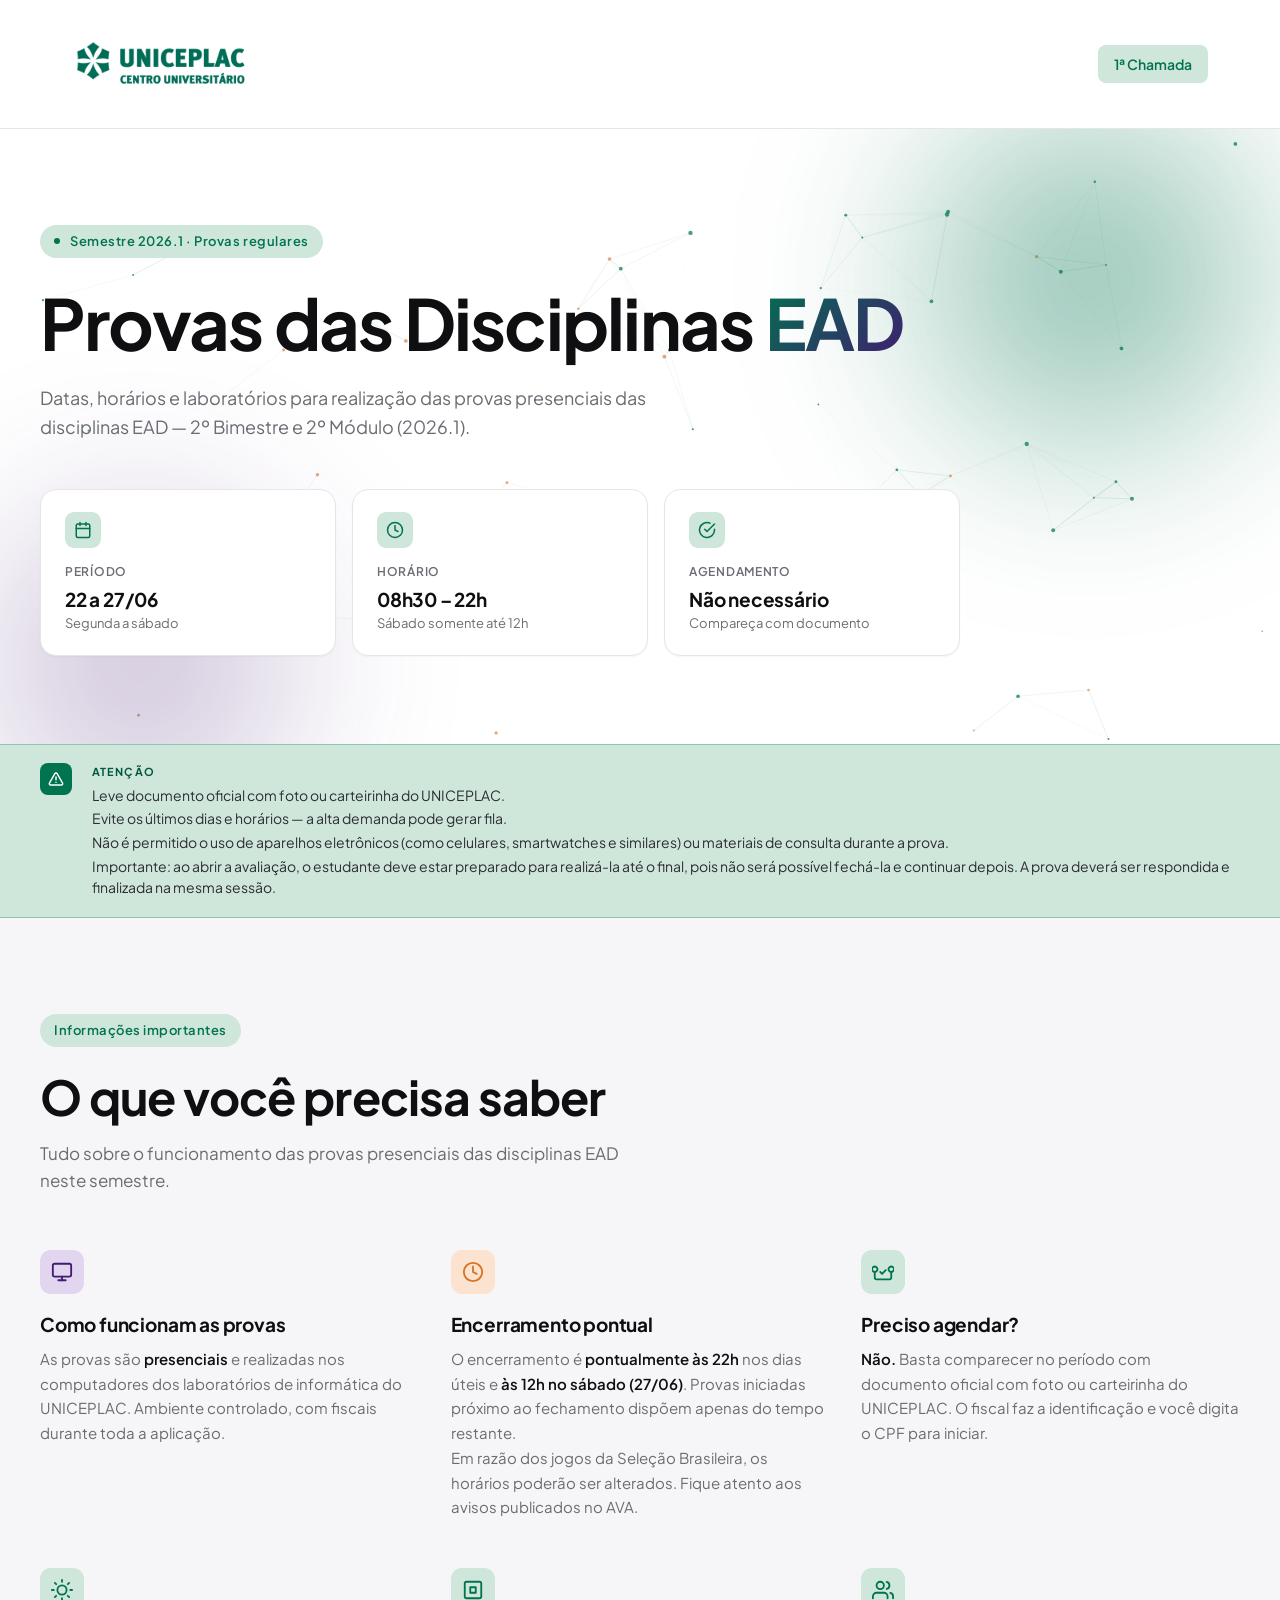
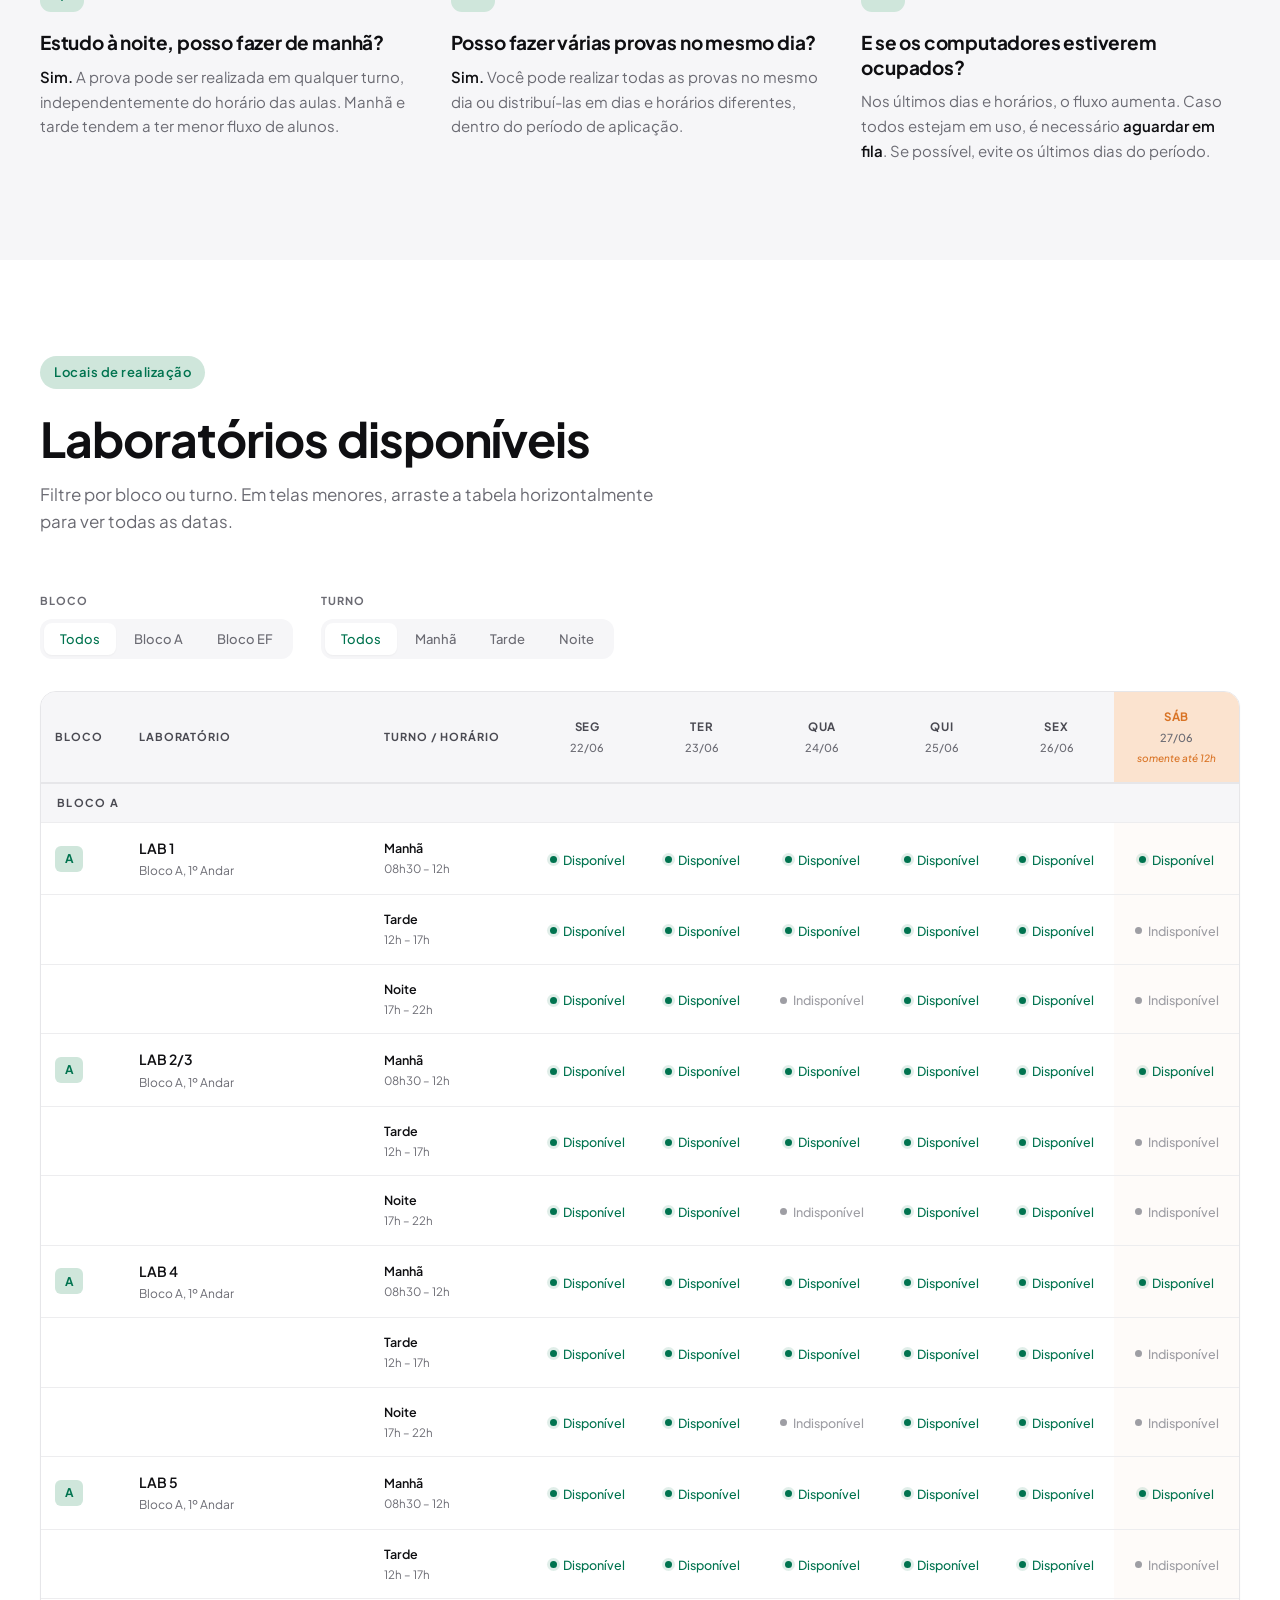
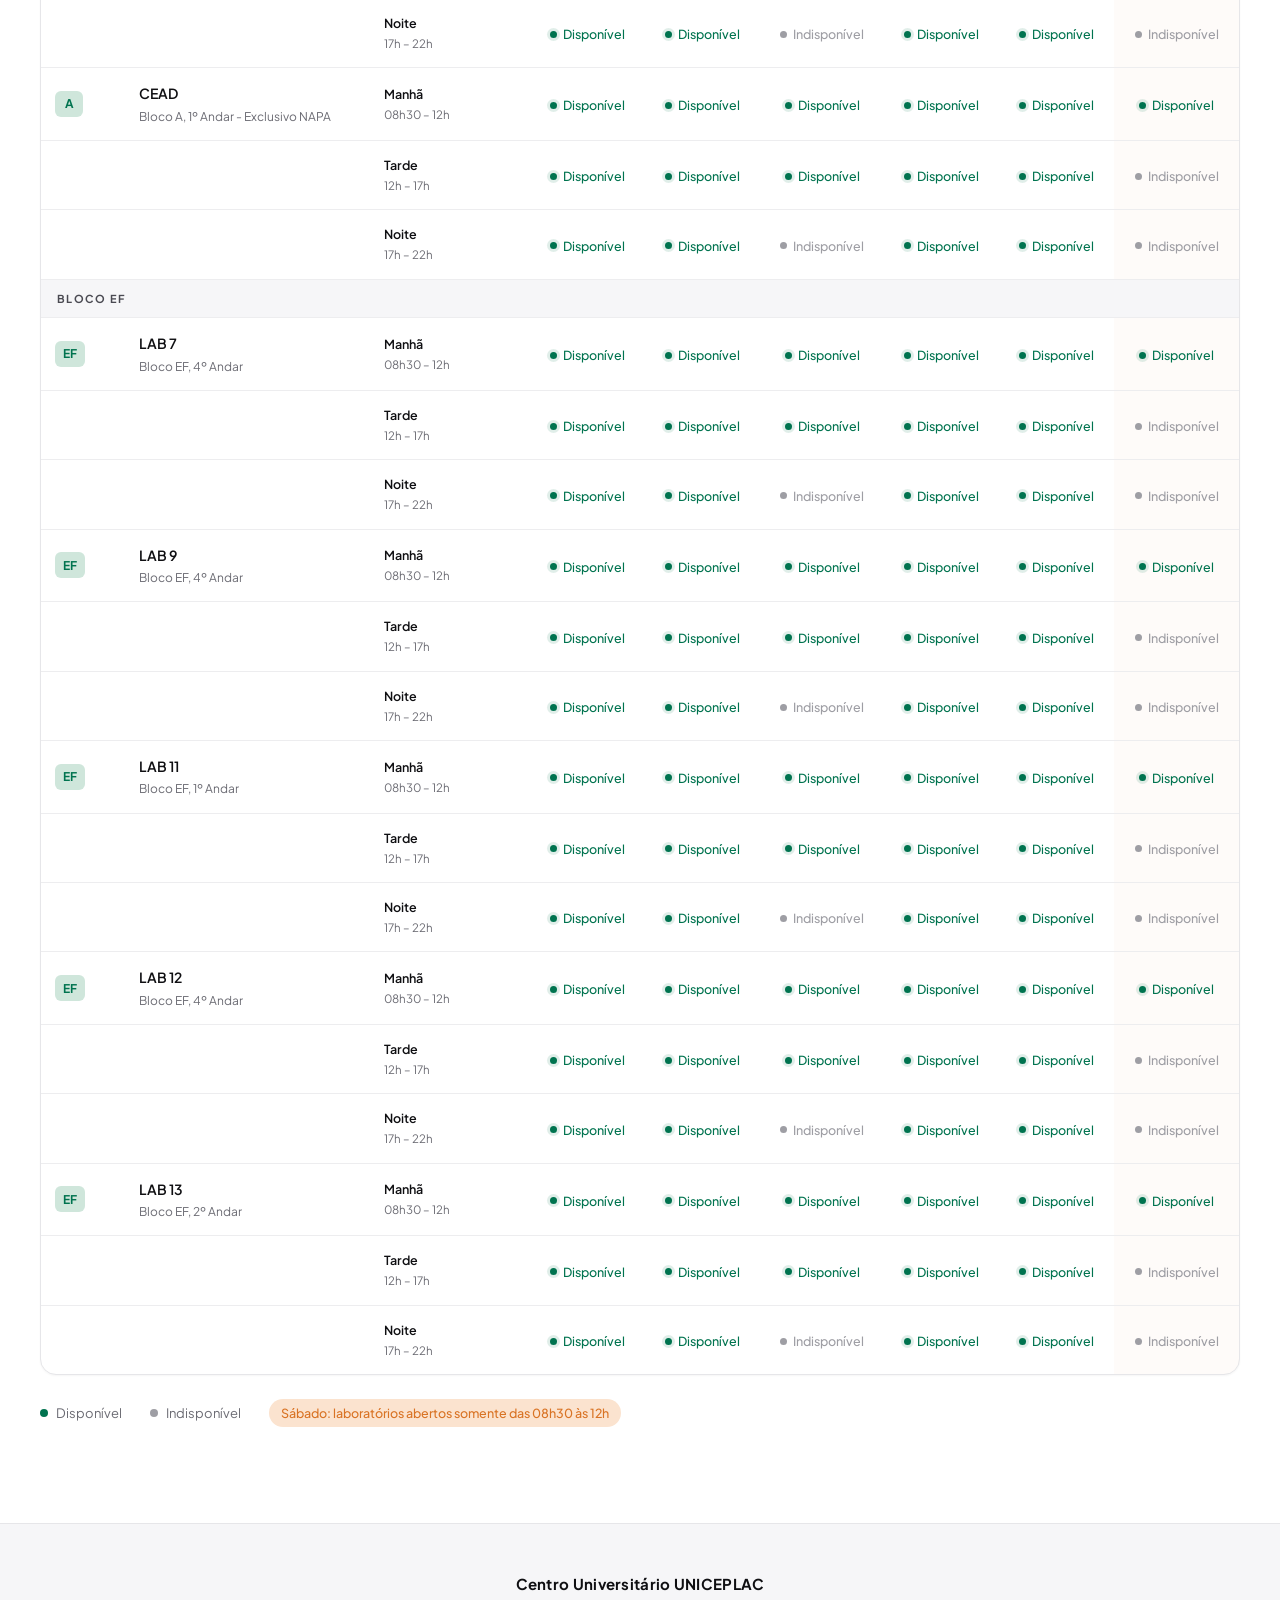
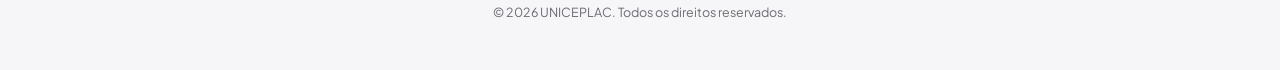
==== commit 92e1f947: "Update index.html ." ====
--- a/index.html
+++ b/index.html
@@ -78,6 +78,7 @@
         <li>Leve documento oficial com foto ou carteirinha do UNICEPLAC.</li>
         <li>Evite os últimos dias e horários — a alta demanda pode gerar fila.</li>
         <li>Não é permitido o uso de aparelhos eletrônicos (como celulares, smartwatches e similares) ou materiais de consulta durante a prova.</li>
+        <li>Importante: ao abrir a avaliação, o estudante deve estar preparado para realizá-la até o final, pois não será possível fechá-la e continuar depois. A prova deverá ser respondida e finalizada na mesma sessão.</li>
       </ul>
     </div>
   </div>
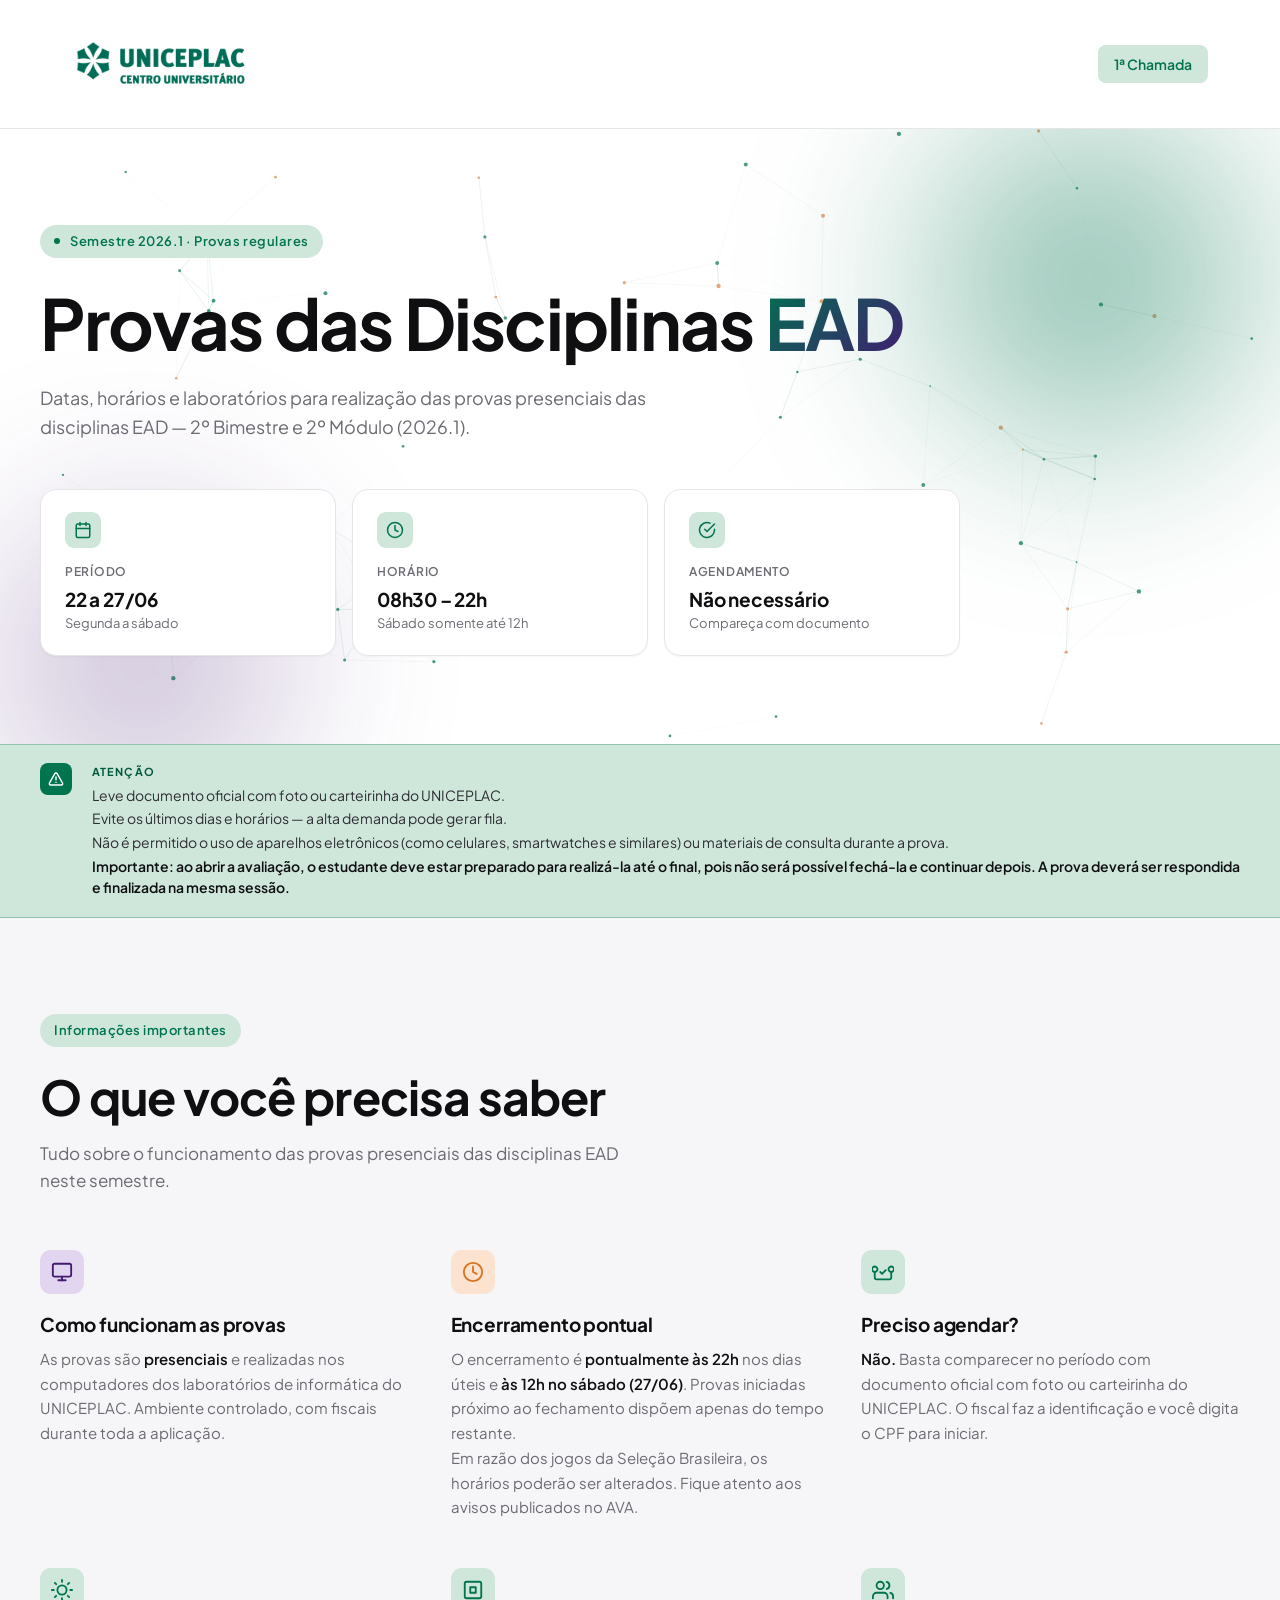
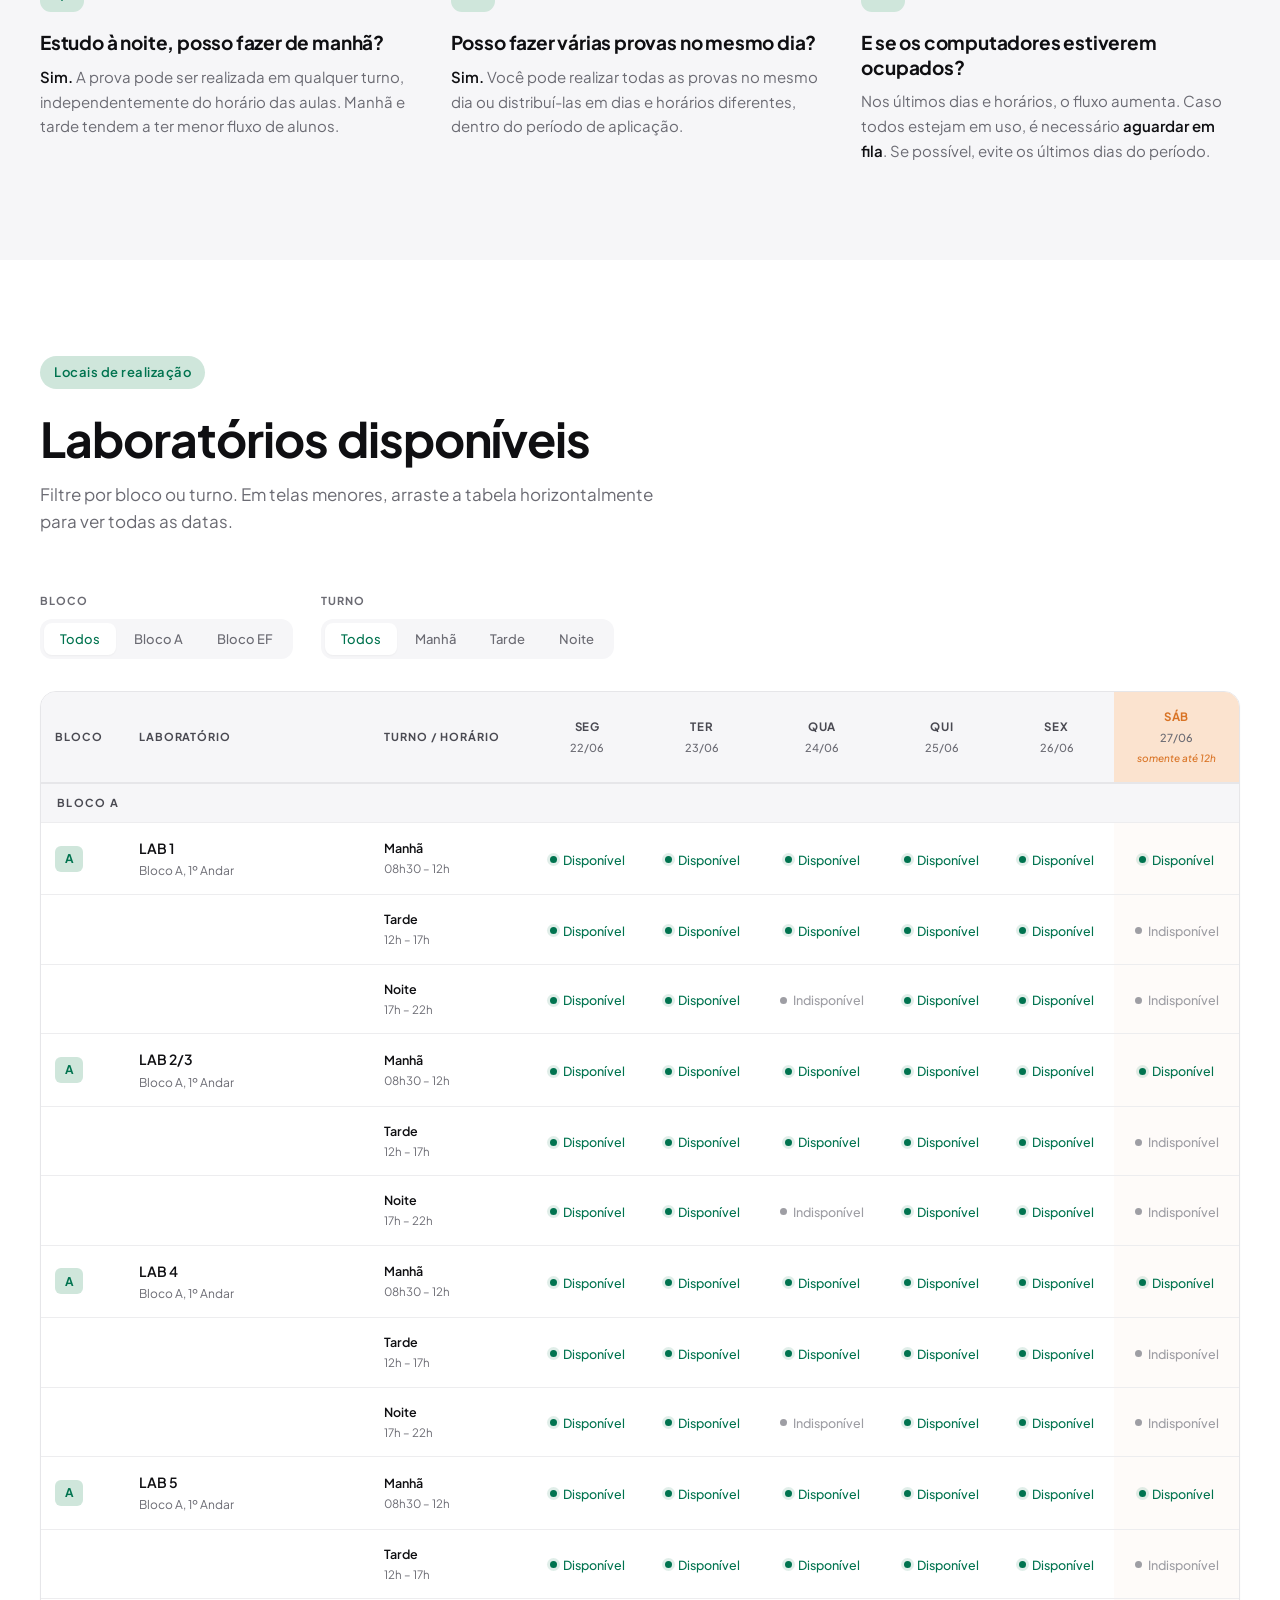
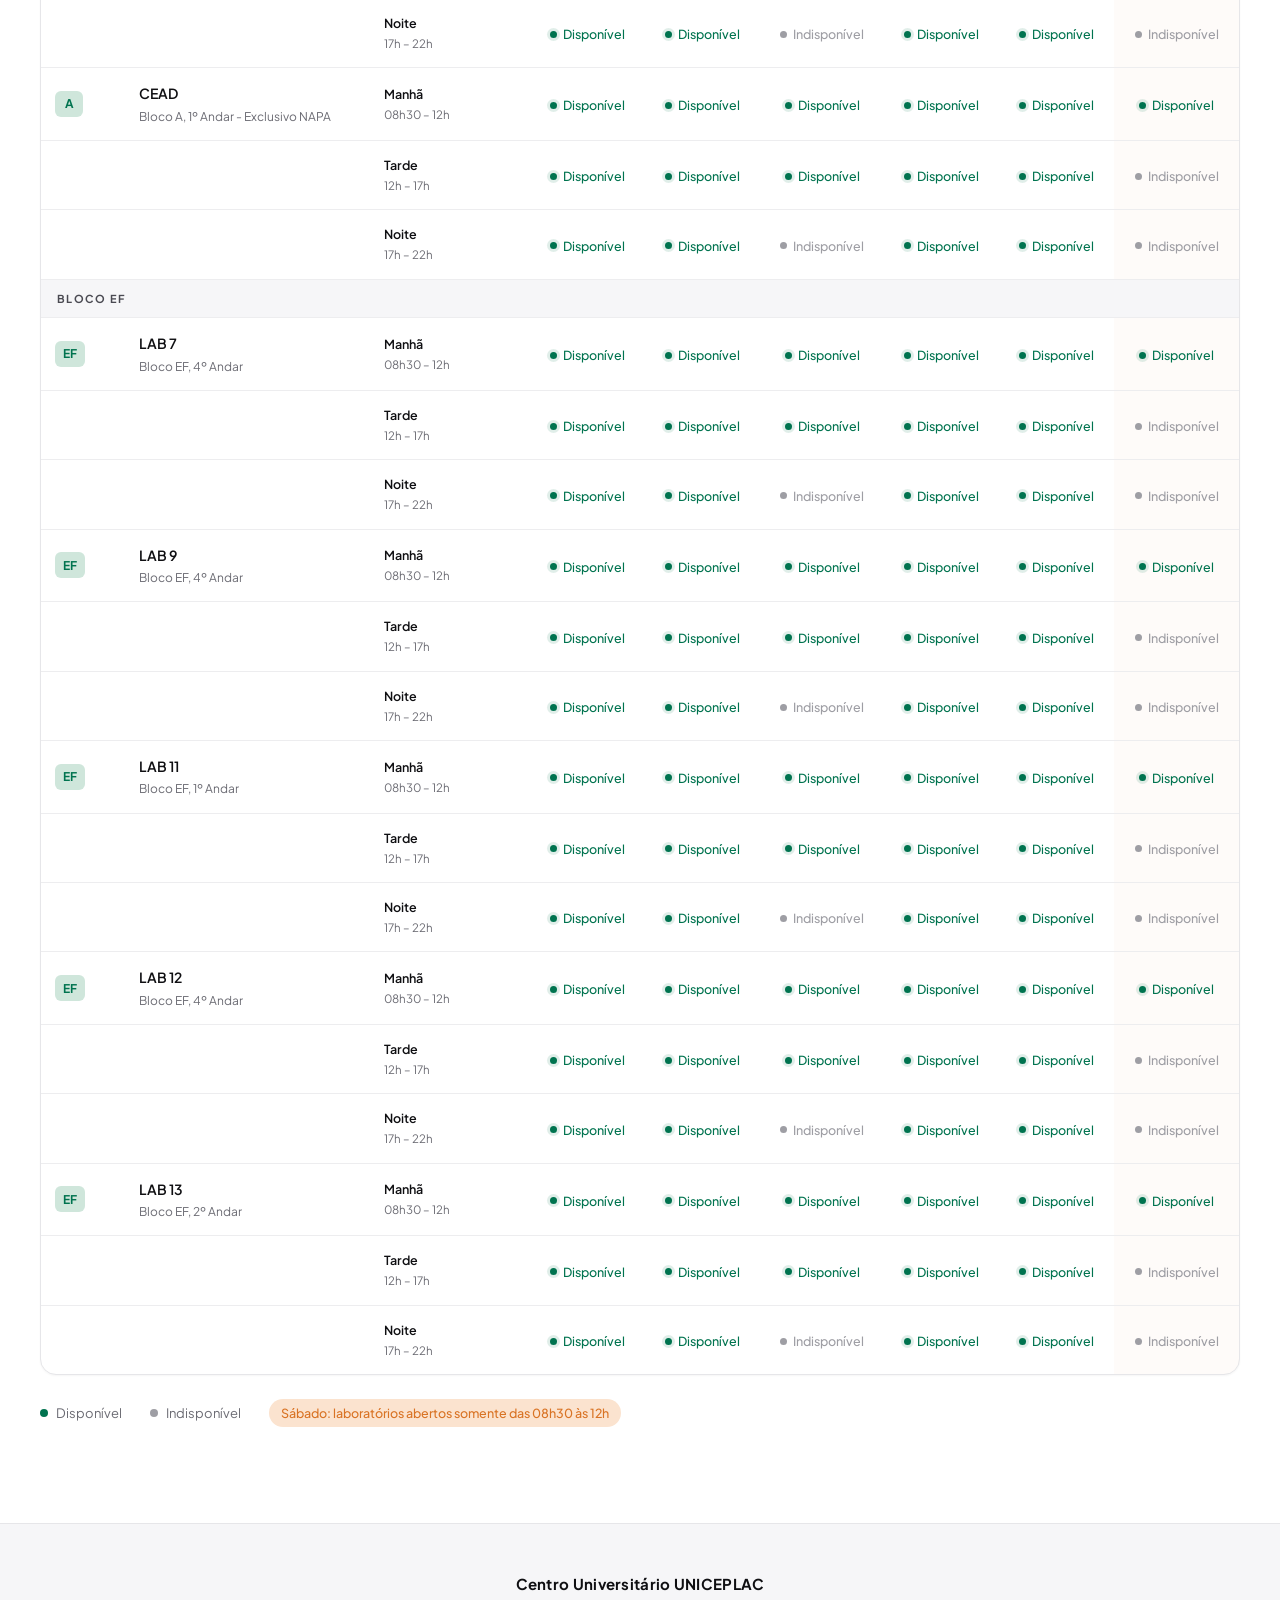
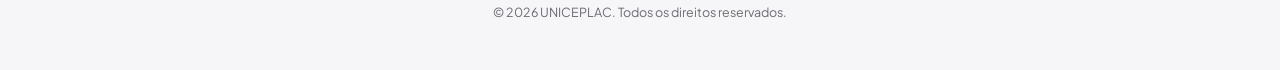
==== commit a14a3f68: "Update index.html ." ====
--- a/index.html
+++ b/index.html
@@ -78,7 +78,7 @@
         <li>Leve documento oficial com foto ou carteirinha do UNICEPLAC.</li>
         <li>Evite os últimos dias e horários — a alta demanda pode gerar fila.</li>
         <li>Não é permitido o uso de aparelhos eletrônicos (como celulares, smartwatches e similares) ou materiais de consulta durante a prova.</li>
-        <li>Importante: ao abrir a avaliação, o estudante deve estar preparado para realizá-la até o final, pois não será possível fechá-la e continuar depois. A prova deverá ser respondida e finalizada na mesma sessão.</li>
+        <li><strong>Importante: ao abrir a avaliação, o estudante deve estar preparado para realizá-la até o final, pois não será possível fechá-la e continuar depois. A prova deverá ser respondida e finalizada na mesma sessão.</strong></li>
       </ul>
     </div>
   </div>
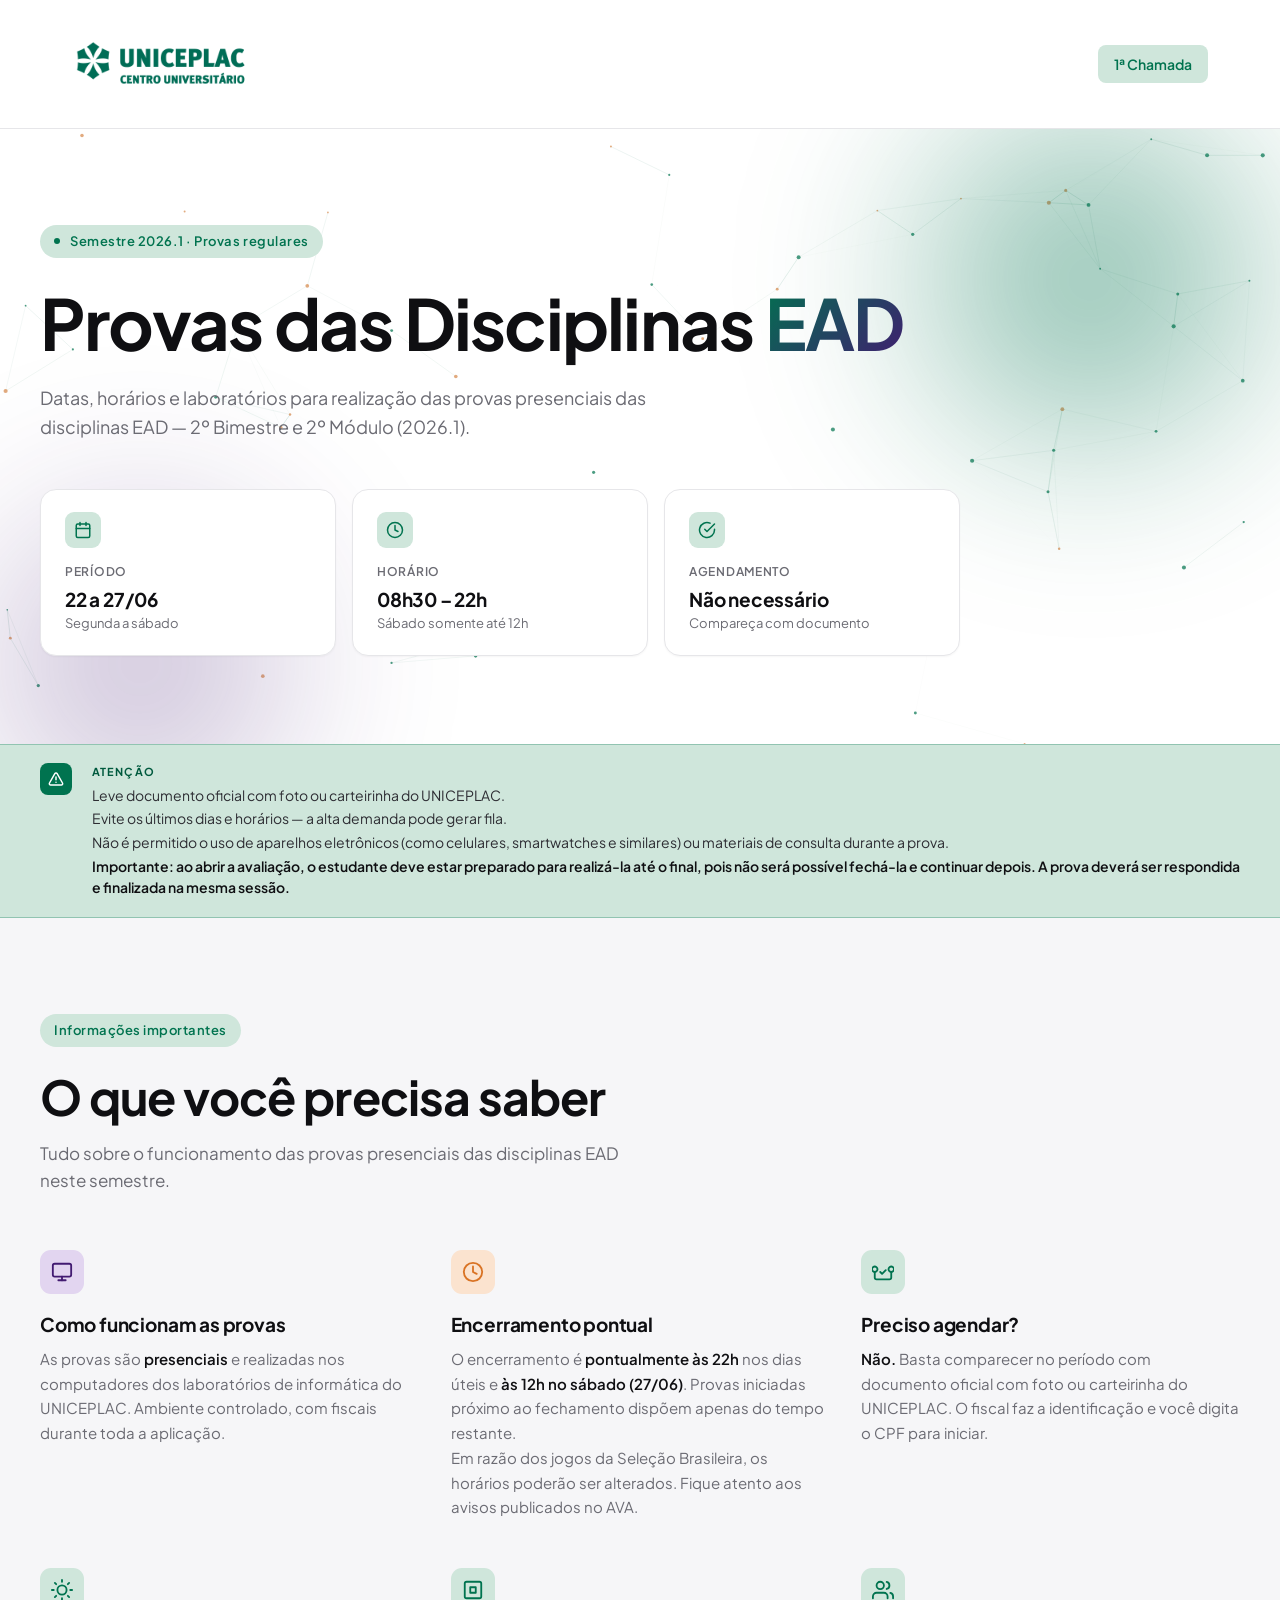
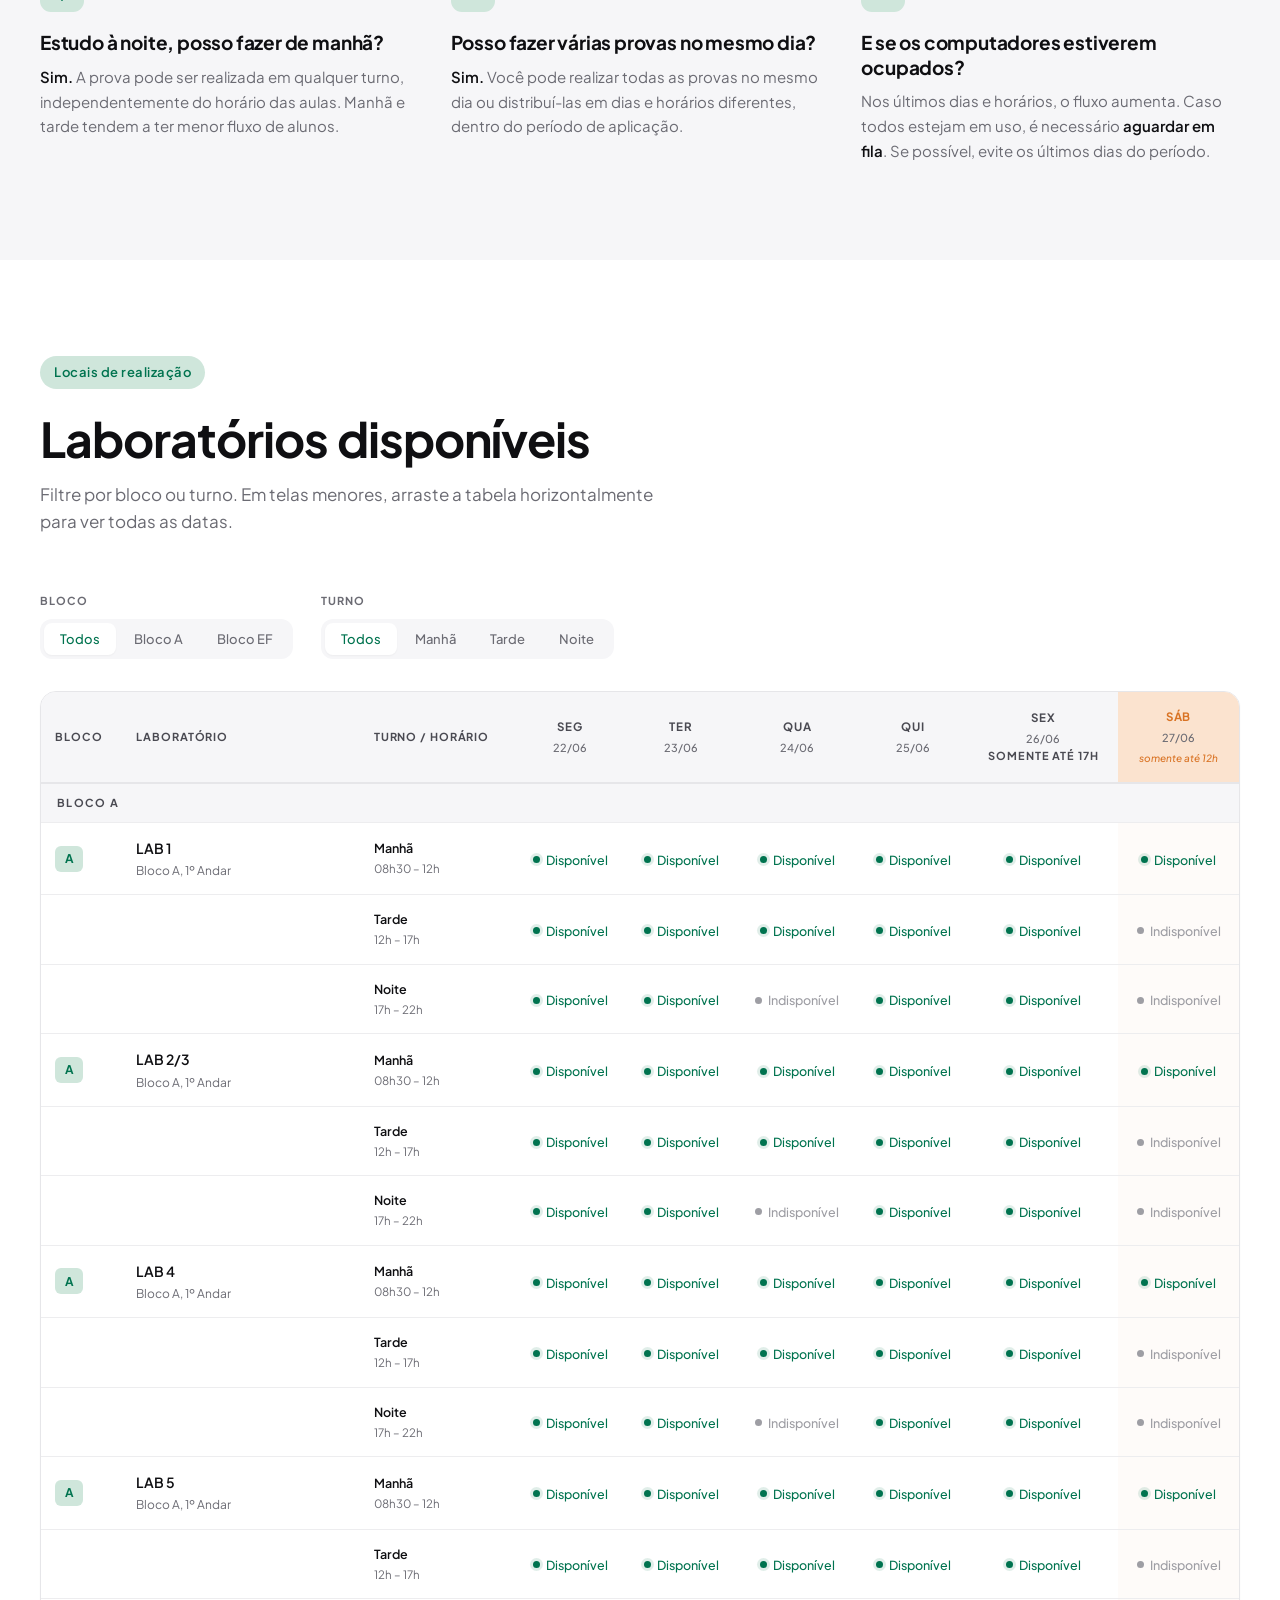
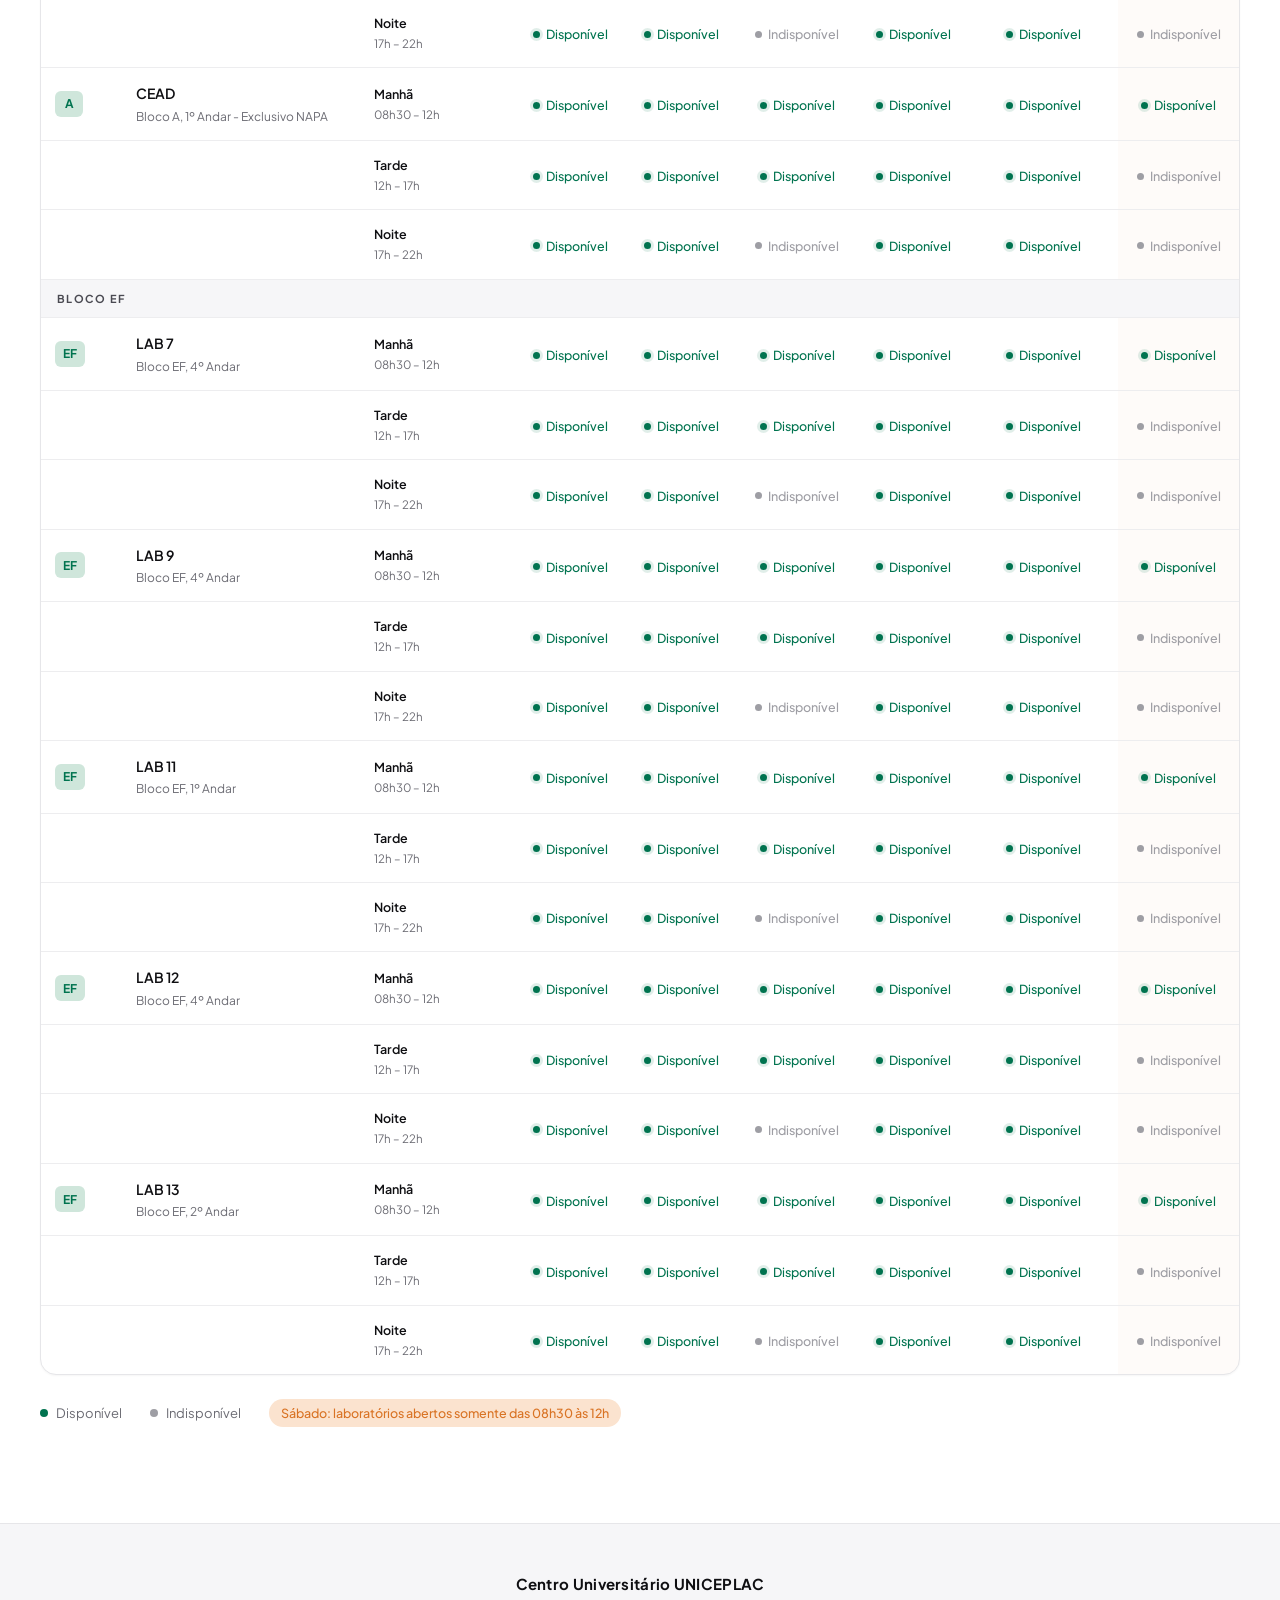
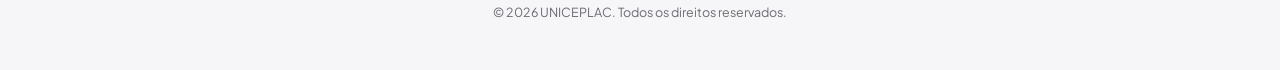
==== commit b720731d: "Update index.html ." ====
--- a/index.html
+++ b/index.html
@@ -185,7 +185,7 @@
             <th scope="col"><span class="th-dia">Ter</span><span class="th-data">23/06</span></th>
             <th scope="col"><span class="th-dia">Qua</span><span class="th-data">24/06</span></th>
             <th scope="col"><span class="th-dia">Qui</span><span class="th-data">25/06</span></th>
-            <th scope="col"><span class="th-dia">Sex</span><span class="th-data">26/06</span></th>
+            <th scope="col"><span class="th-dia">Sex</span><span class="th-data">26/06</span><span>Somente até 17h</span></th>
             <th scope="col" class="col-sabado">
               <span class="th-dia">Sáb</span>
               <span class="th-data">27/06</span>
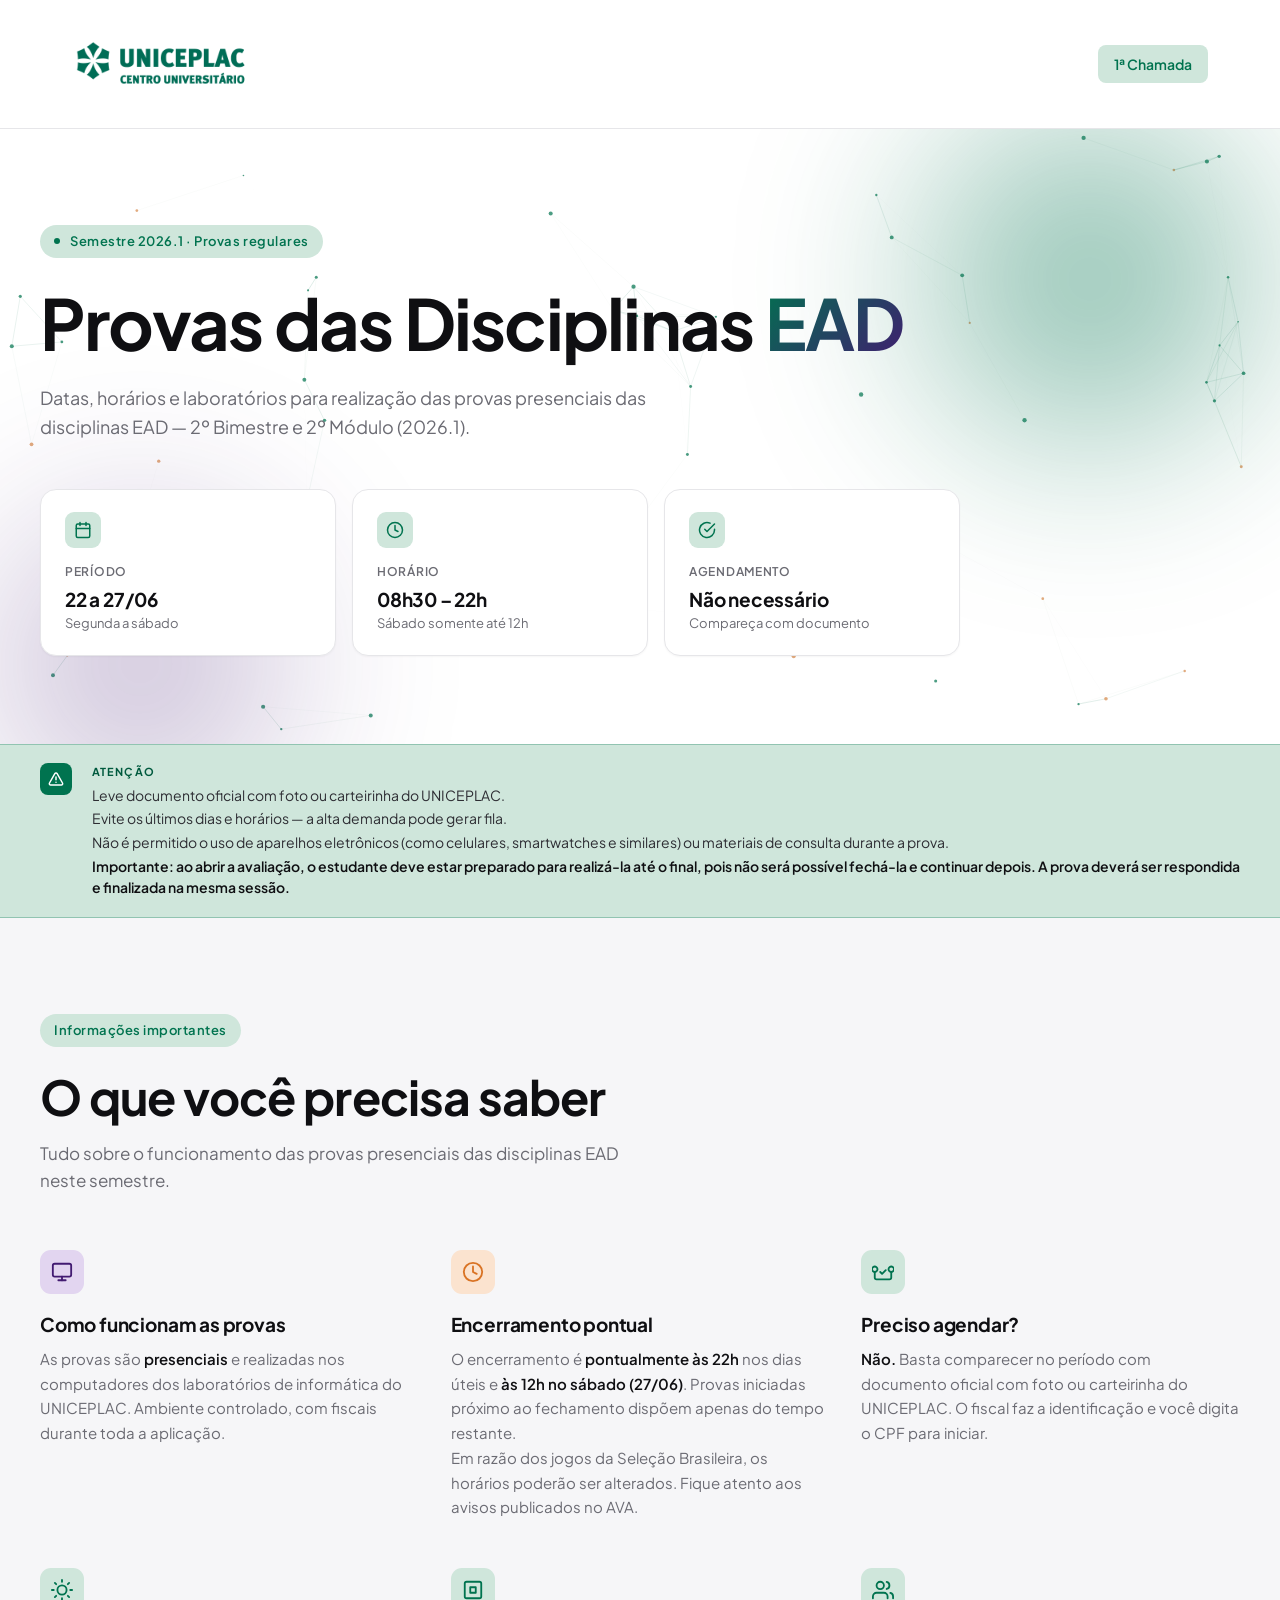
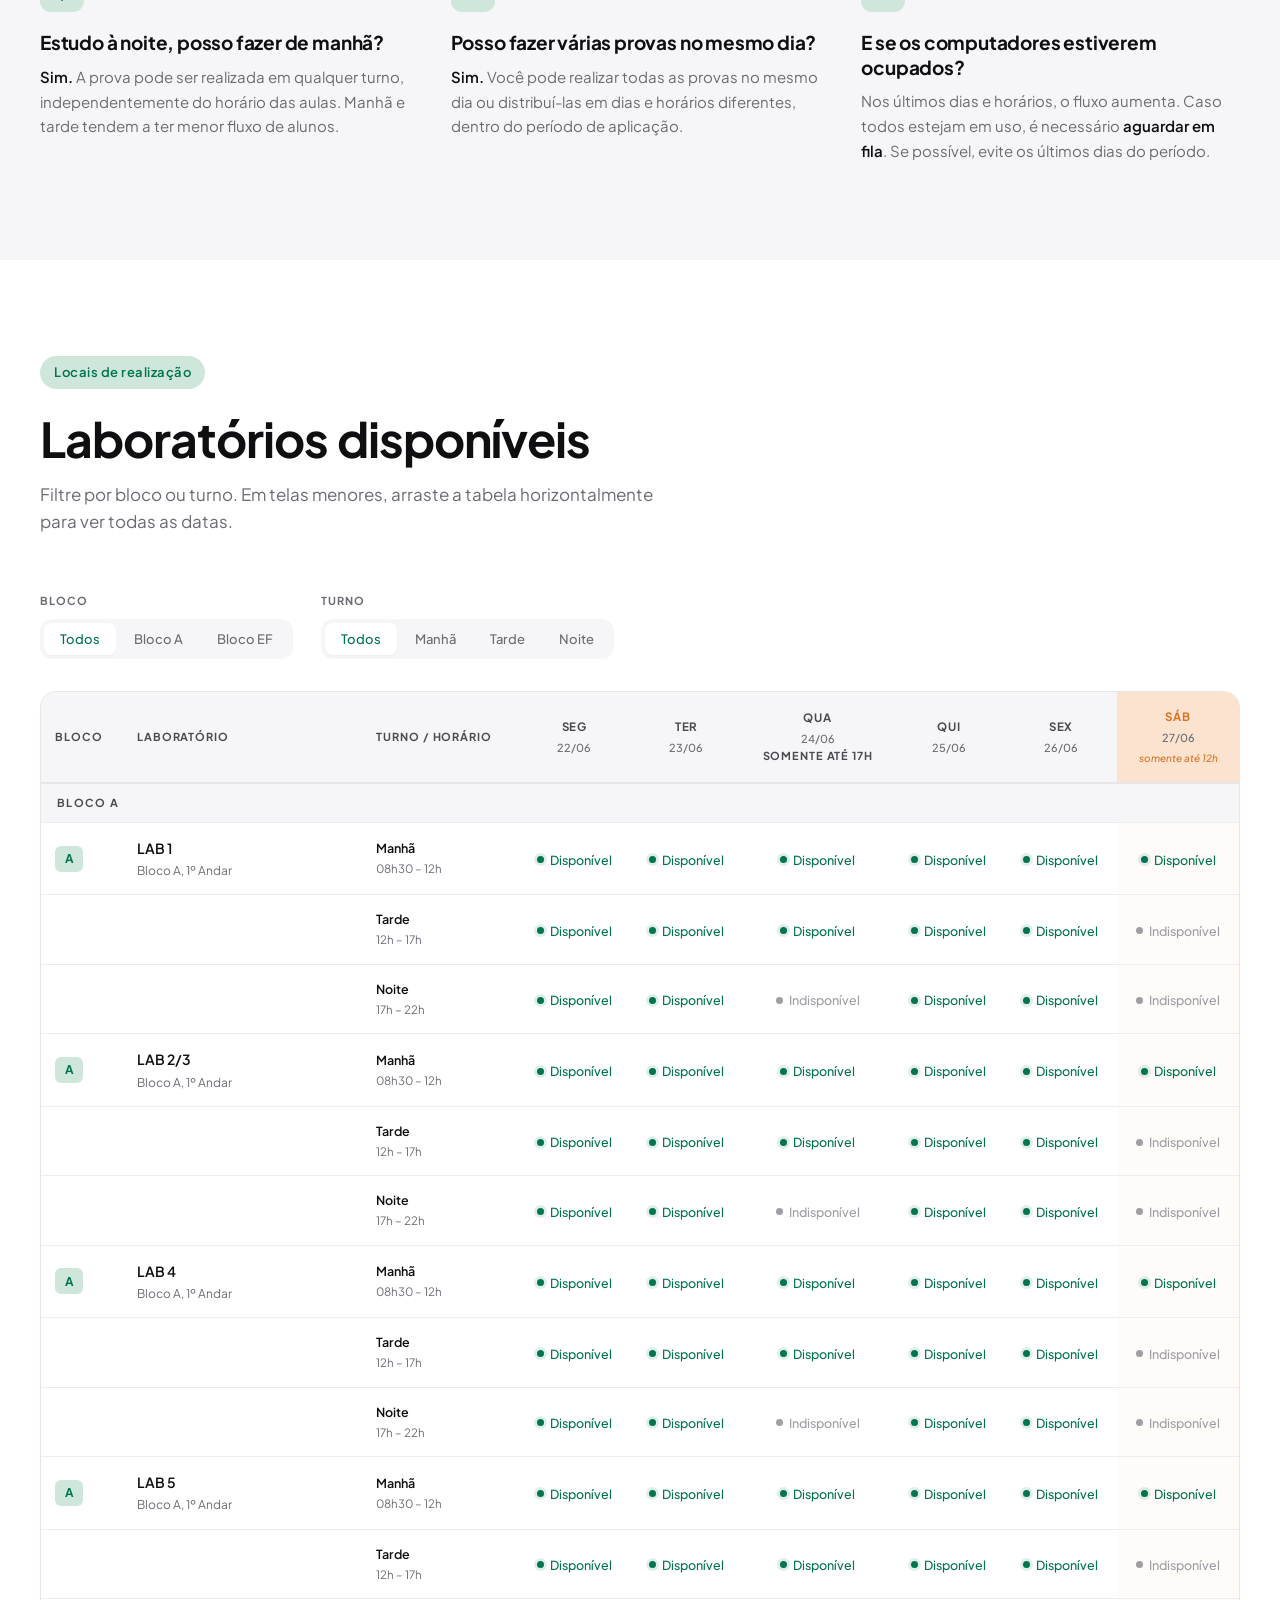
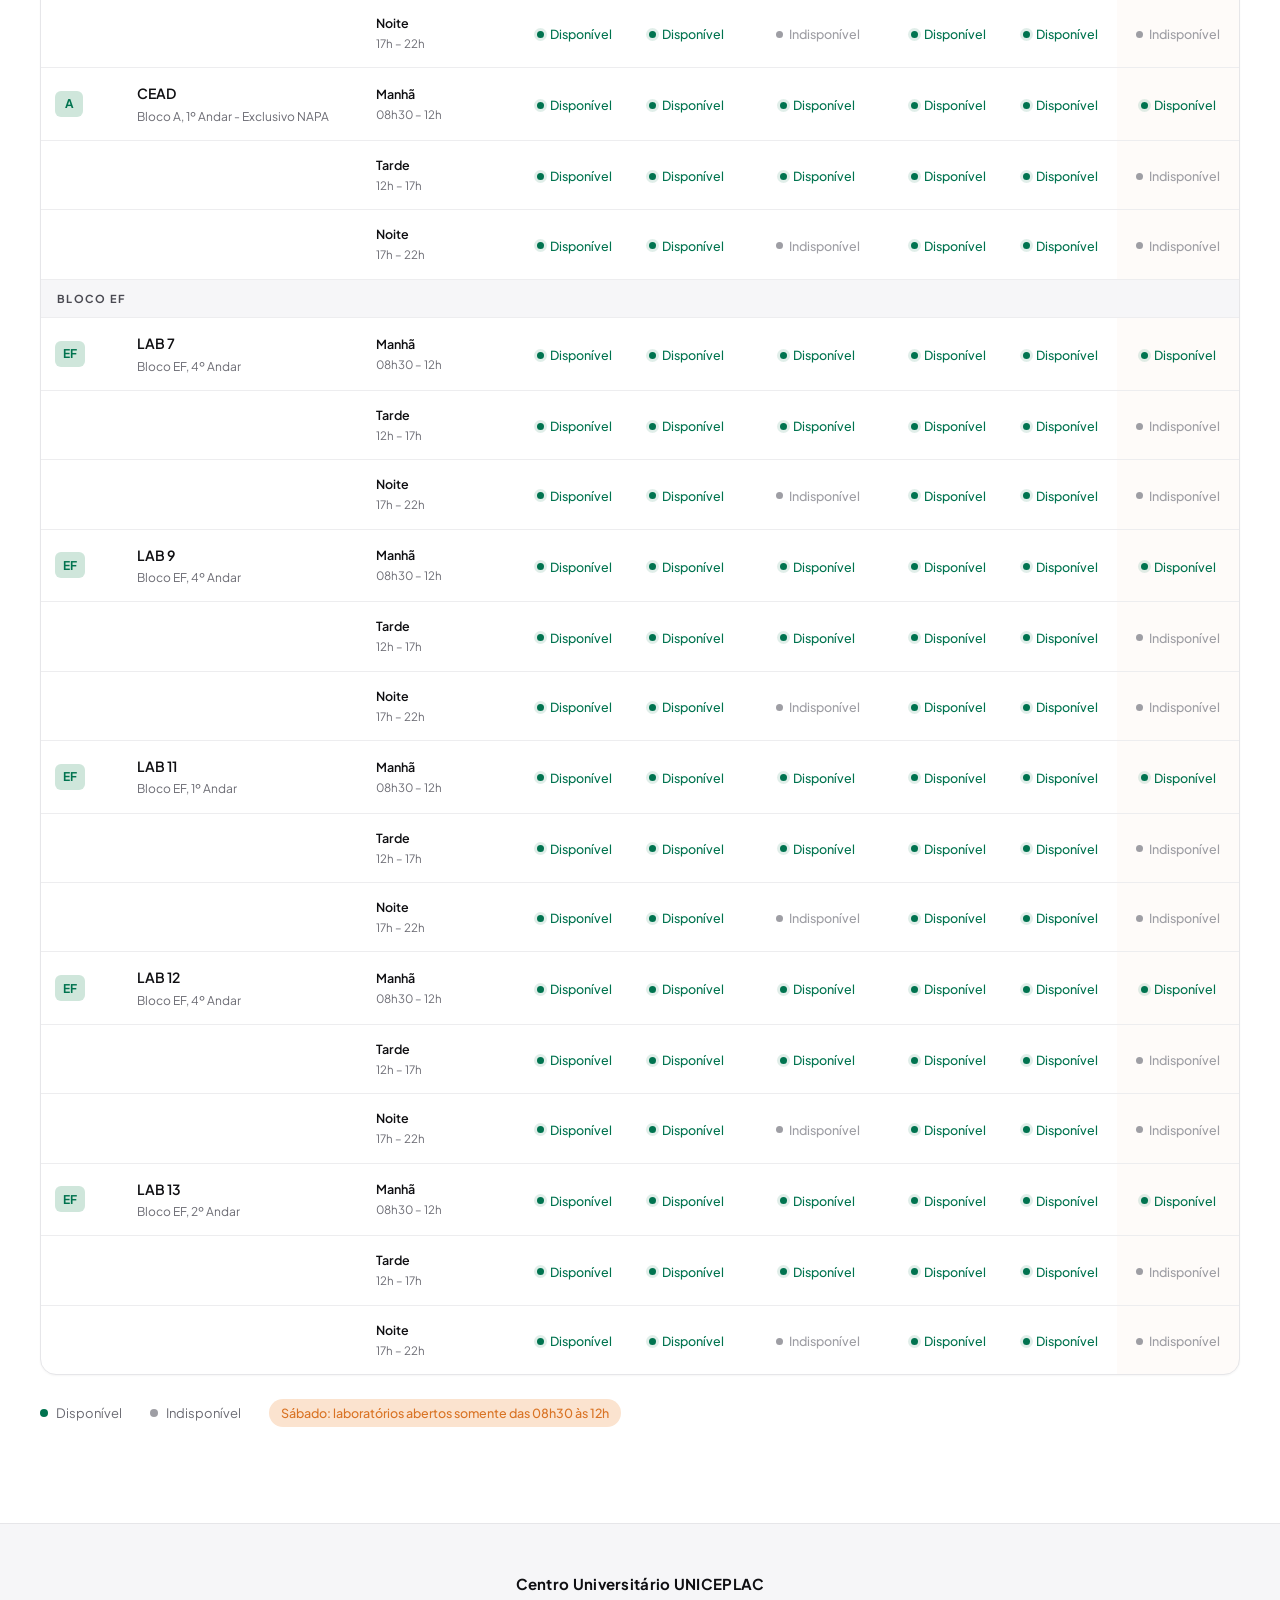
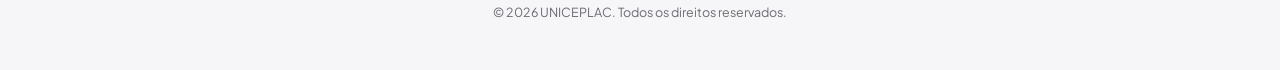
==== commit ef728d36: "Update index.html ." ====
--- a/index.html
+++ b/index.html
@@ -183,9 +183,9 @@
             <th scope="col">Turno / Horário</th>
             <th scope="col"><span class="th-dia">Seg</span><span class="th-data">22/06</span></th>
             <th scope="col"><span class="th-dia">Ter</span><span class="th-data">23/06</span></th>
-            <th scope="col"><span class="th-dia">Qua</span><span class="th-data">24/06</span></th>
+            <th scope="col"><span class="th-dia">Qua</span><span class="th-data">24/06</span><span>Somente até 17h</span></th>
             <th scope="col"><span class="th-dia">Qui</span><span class="th-data">25/06</span></th>
-            <th scope="col"><span class="th-dia">Sex</span><span class="th-data">26/06</span><span>Somente até 17h</span></th>
+            <th scope="col"><span class="th-dia">Sex</span><span class="th-data">26/06</span></th>
             <th scope="col" class="col-sabado">
               <span class="th-dia">Sáb</span>
               <span class="th-data">27/06</span>
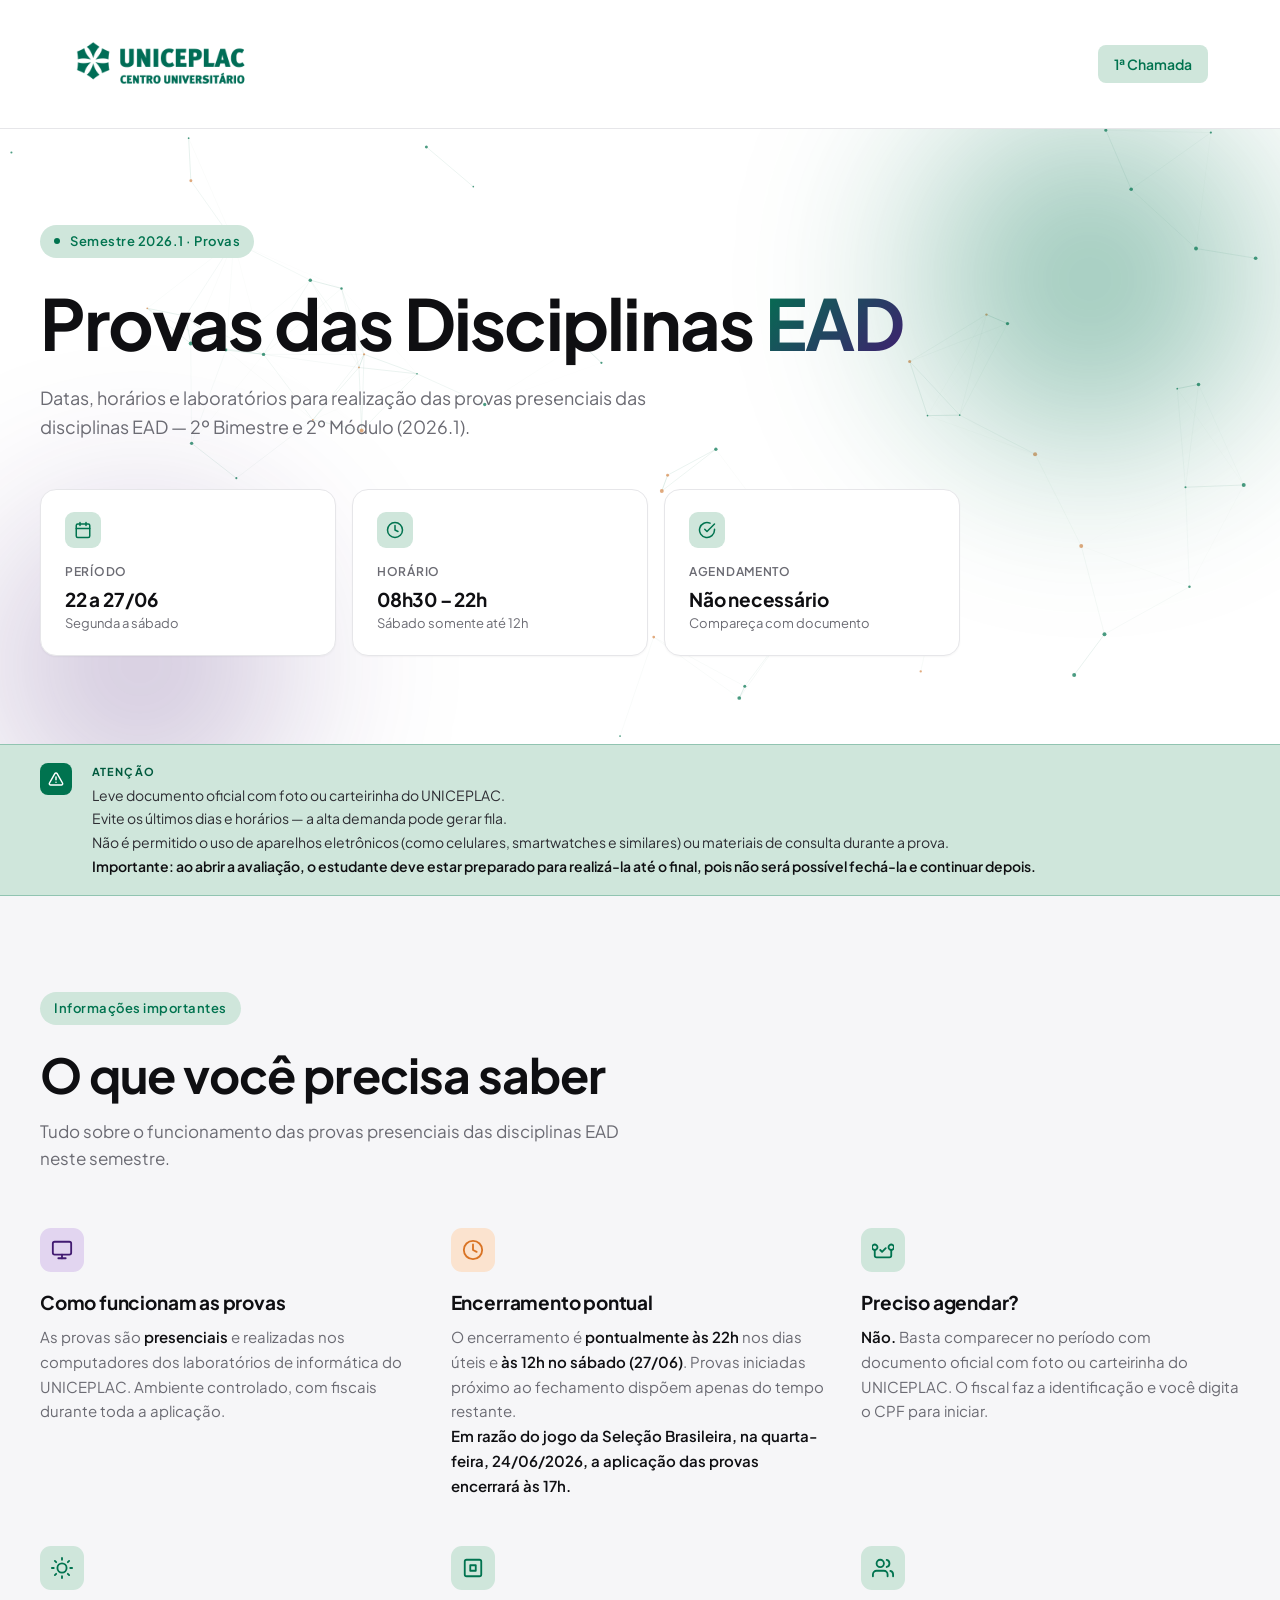
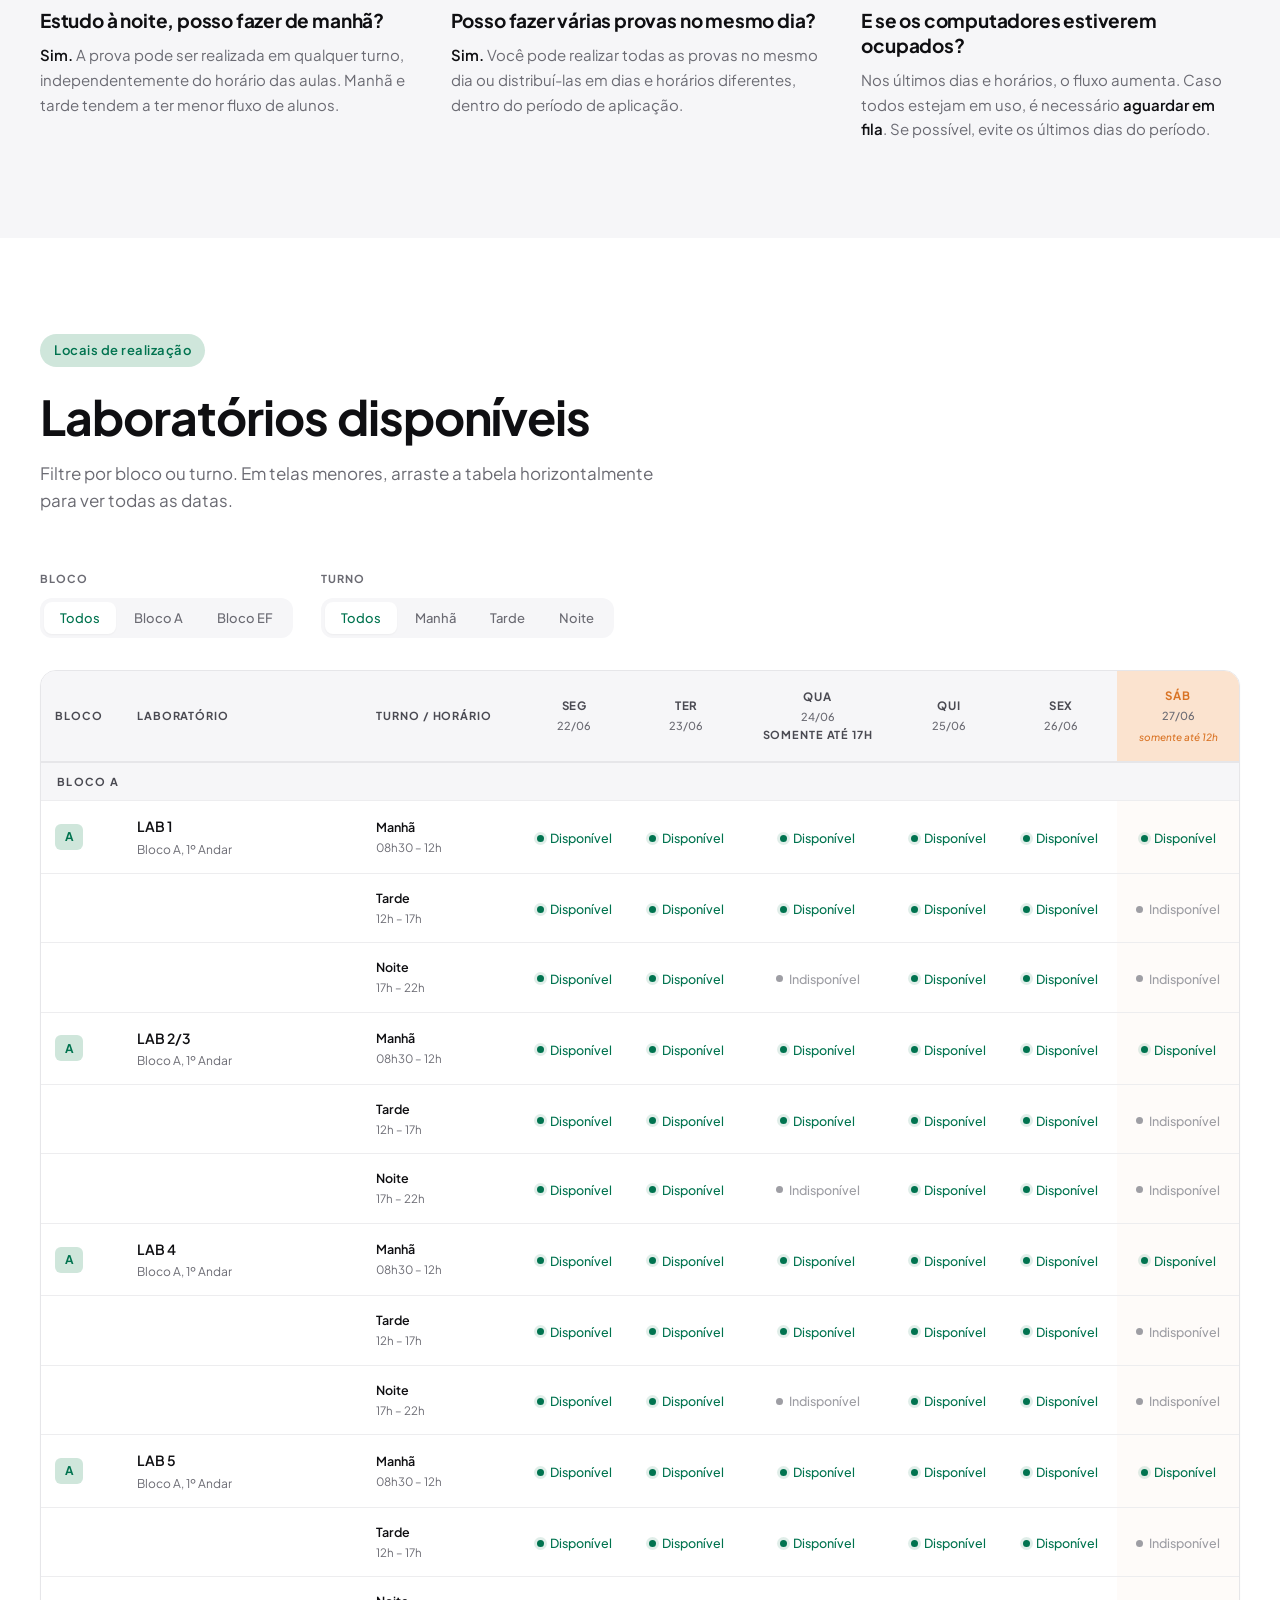
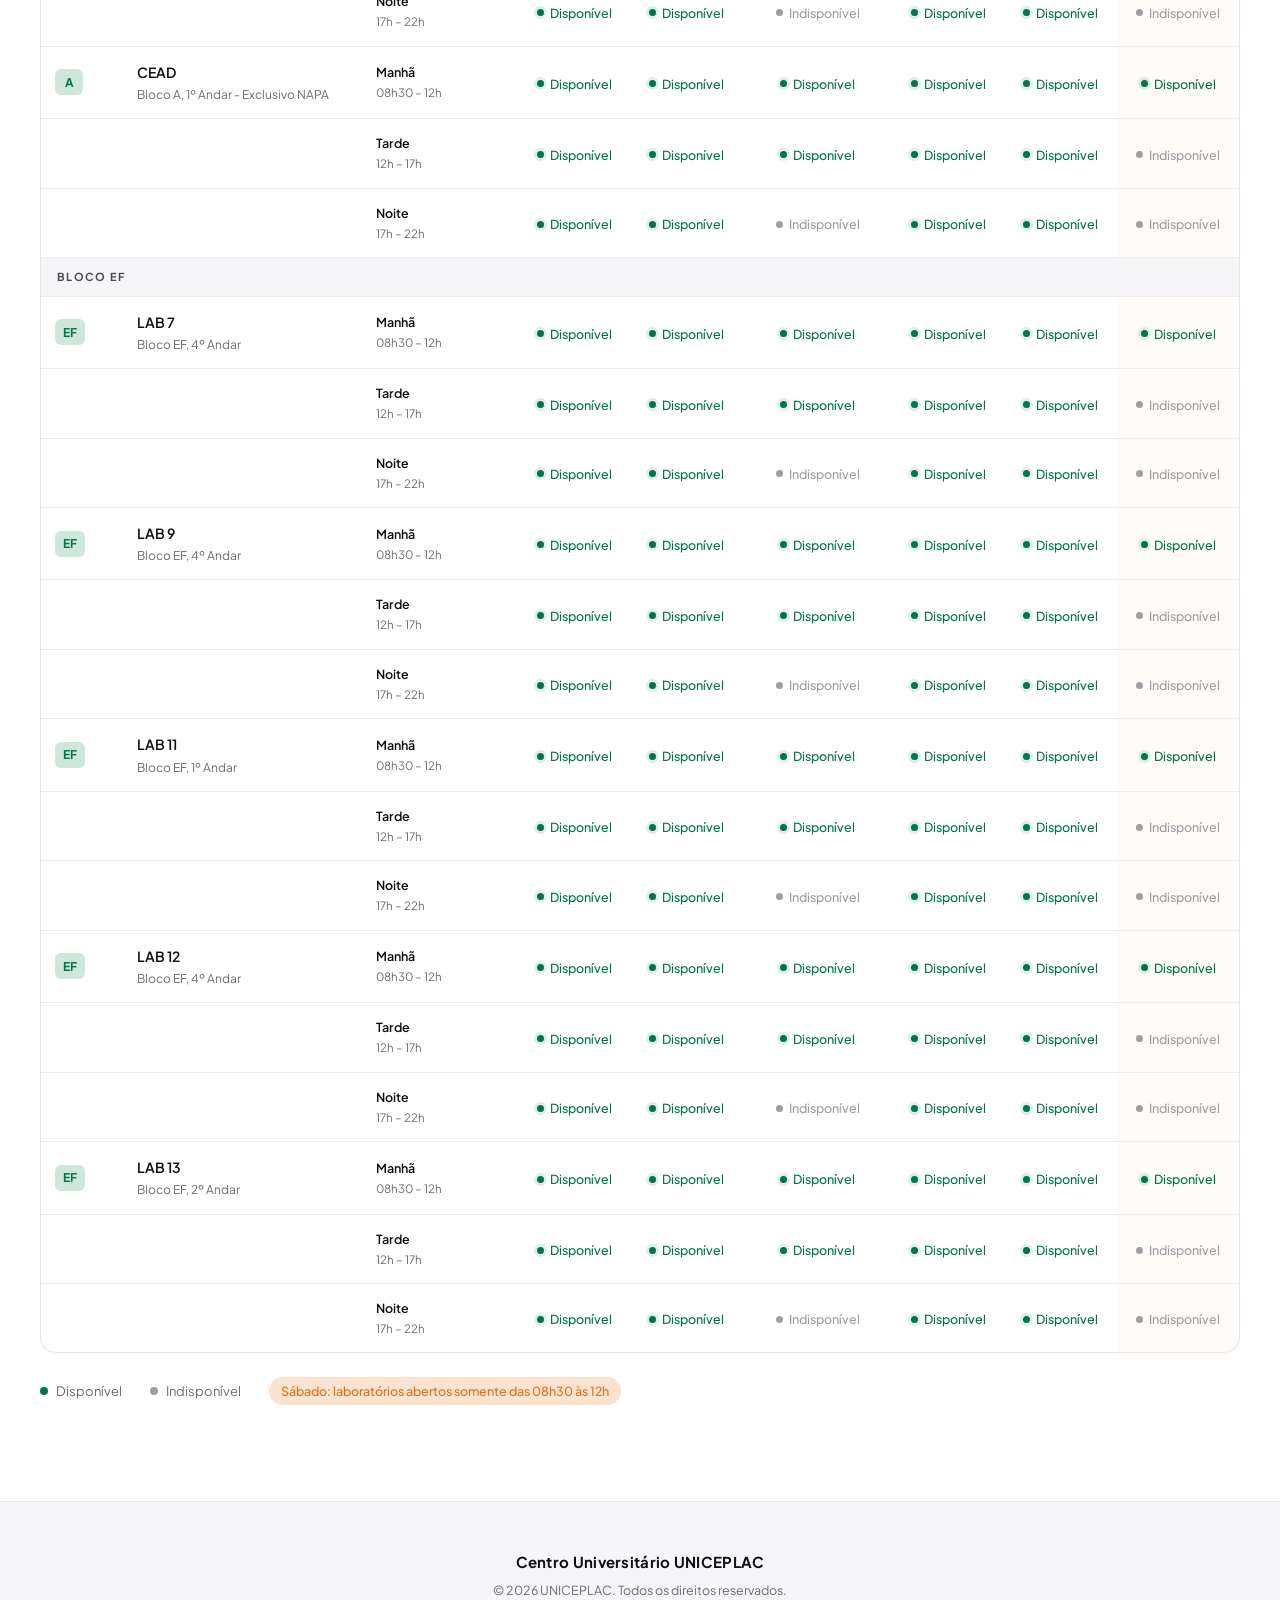
==== commit dc8a8df7: "Update index.html ." ====
--- a/index.html
+++ b/index.html
@@ -33,7 +33,7 @@
   <div class="hero-inner">
     <div class="hero-kicker">
       <span class="hero-kicker-dot"></span>
-      Semestre 2026.1 · Provas regulares
+      Semestre 2026.1 · Provas
     </div>
     <h1>Provas das Disciplinas <span class="hero-em">EAD</span></h1>
     <p class="hero-sub">Datas, horários e laboratórios para realização das provas presenciais das disciplinas EAD — 2º Bimestre e 2º Módulo (2026.1).</p>
@@ -78,7 +78,7 @@
         <li>Leve documento oficial com foto ou carteirinha do UNICEPLAC.</li>
         <li>Evite os últimos dias e horários — a alta demanda pode gerar fila.</li>
         <li>Não é permitido o uso de aparelhos eletrônicos (como celulares, smartwatches e similares) ou materiais de consulta durante a prova.</li>
-        <li><strong>Importante: ao abrir a avaliação, o estudante deve estar preparado para realizá-la até o final, pois não será possível fechá-la e continuar depois. A prova deverá ser respondida e finalizada na mesma sessão.</strong></li>
+        <li><strong>Importante: ao abrir a avaliação, o estudante deve estar preparado para realizá-la até o final, pois não será possível fechá-la e continuar depois.</strong></li>
       </ul>
     </div>
   </div>
@@ -107,7 +107,7 @@
         </div>
         <div class="faq-titulo">Encerramento pontual</div>
         <div class="faq-texto">O encerramento é <strong>pontualmente às 22h</strong> nos dias úteis e <strong>às 12h no sábado (27/06)</strong>. Provas iniciadas próximo ao fechamento dispõem apenas do tempo restante.</div>
-        <div class="faq-texto">Em razão dos jogos da Seleção Brasileira, os horários poderão ser alterados. Fique atento aos avisos publicados no AVA.</div>
+        <div class="faq-texto"><strong>Em razão do jogo da Seleção Brasileira, na quarta-feira, 24/06/2026, a aplicação das provas encerrará às 17h.</strong></div>
       </div>
 
       <div class="faq-bloco">
